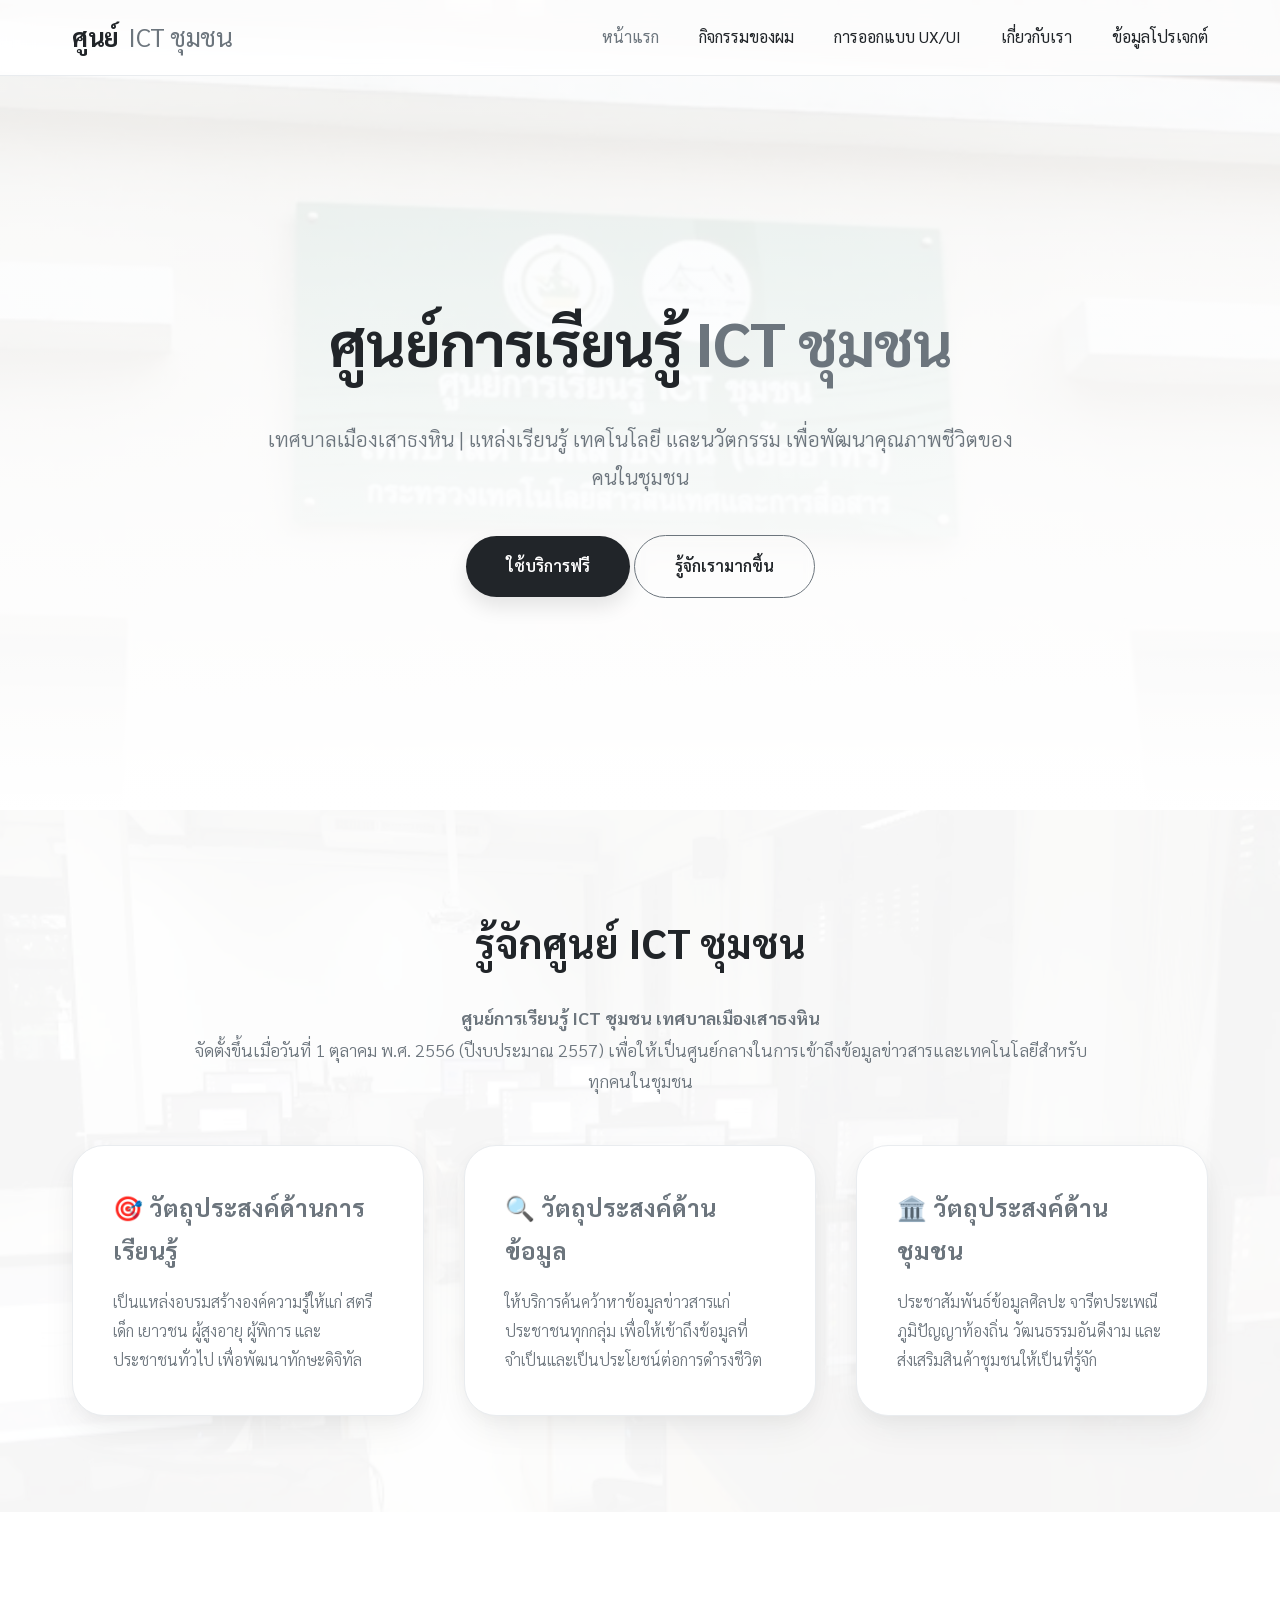
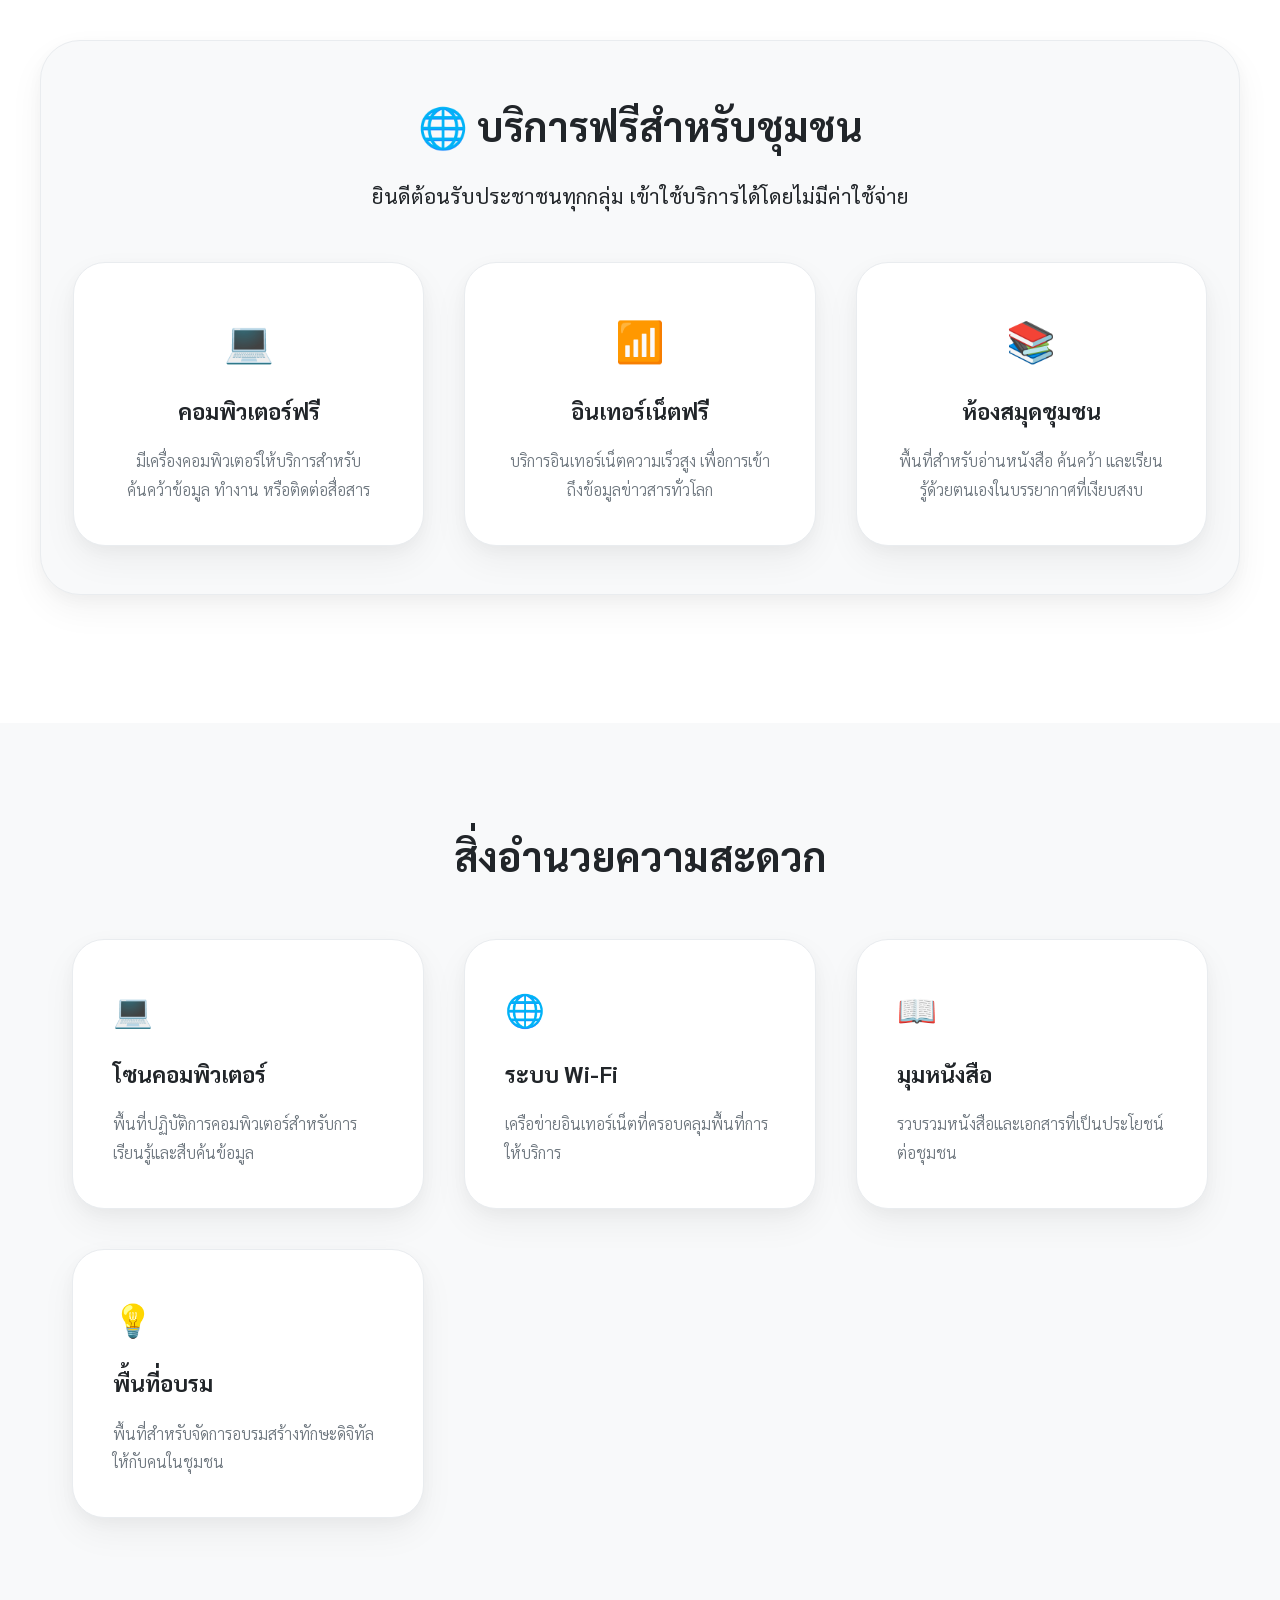
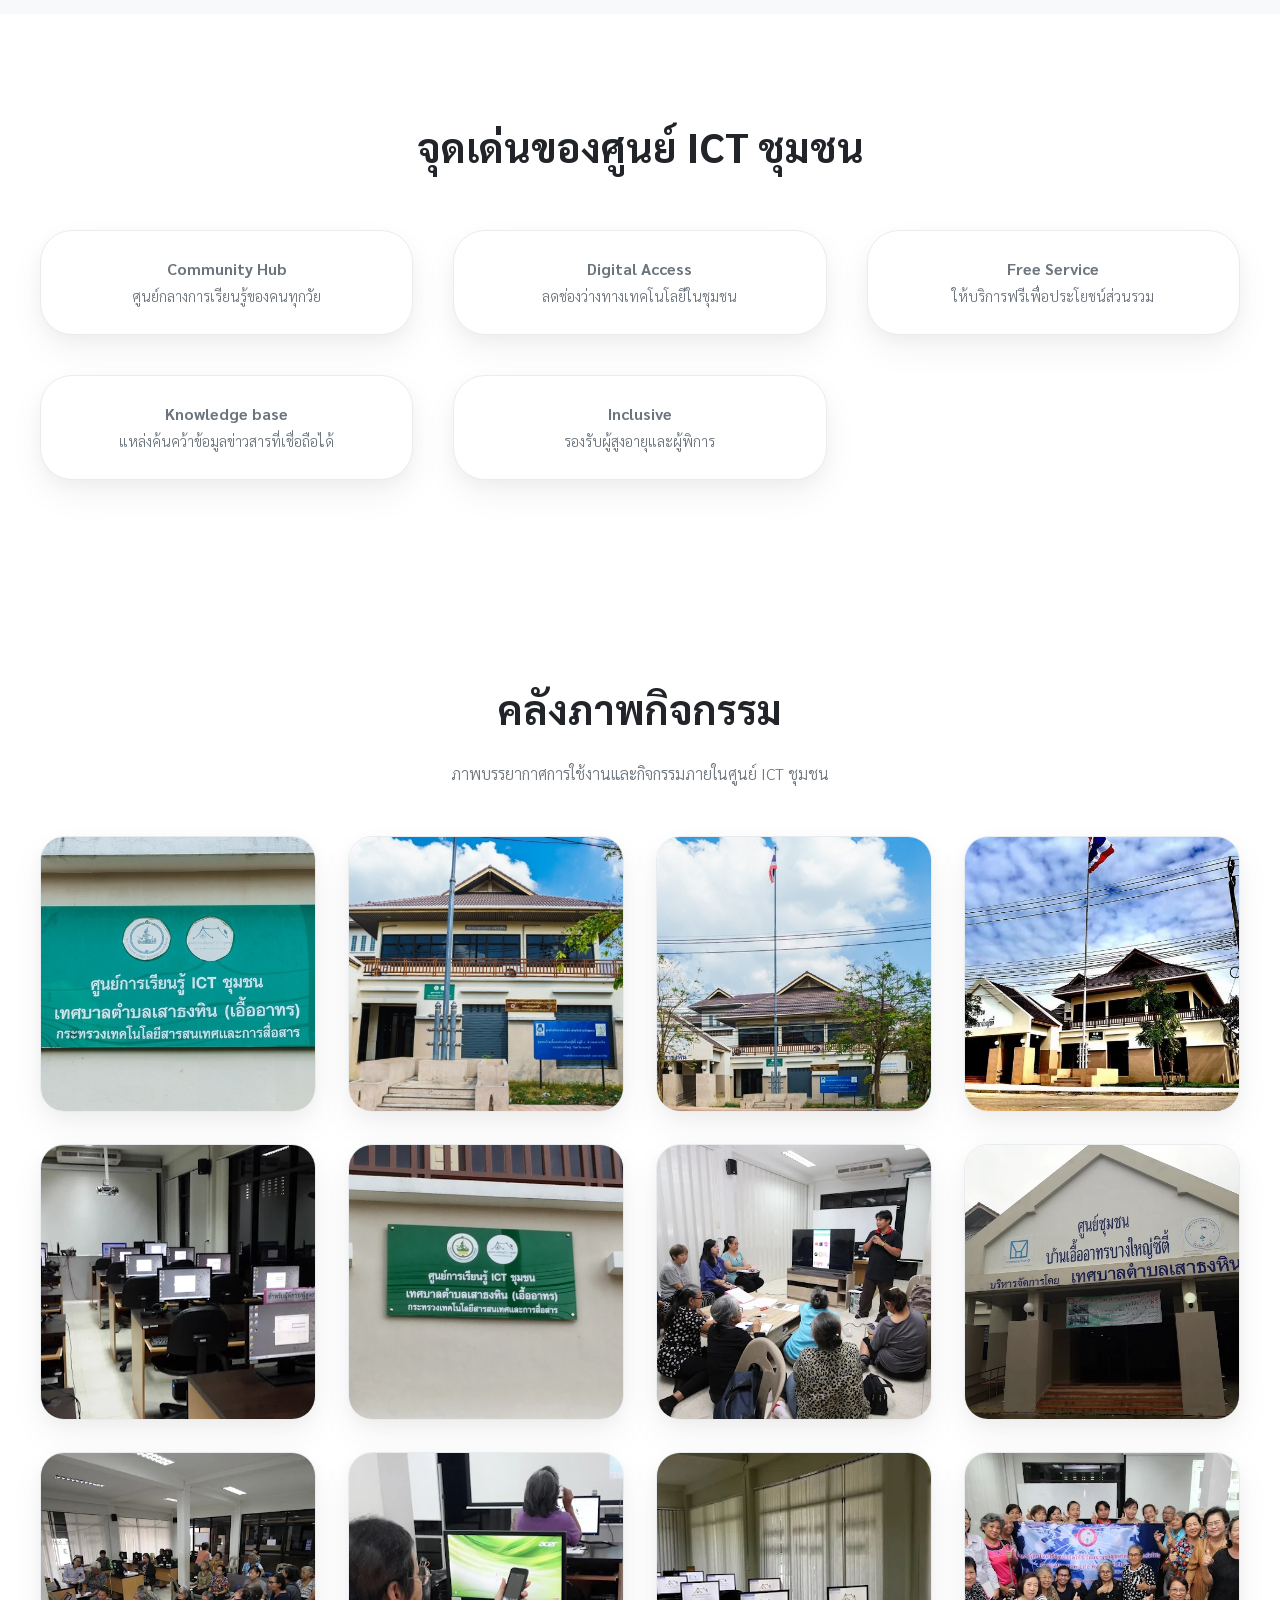
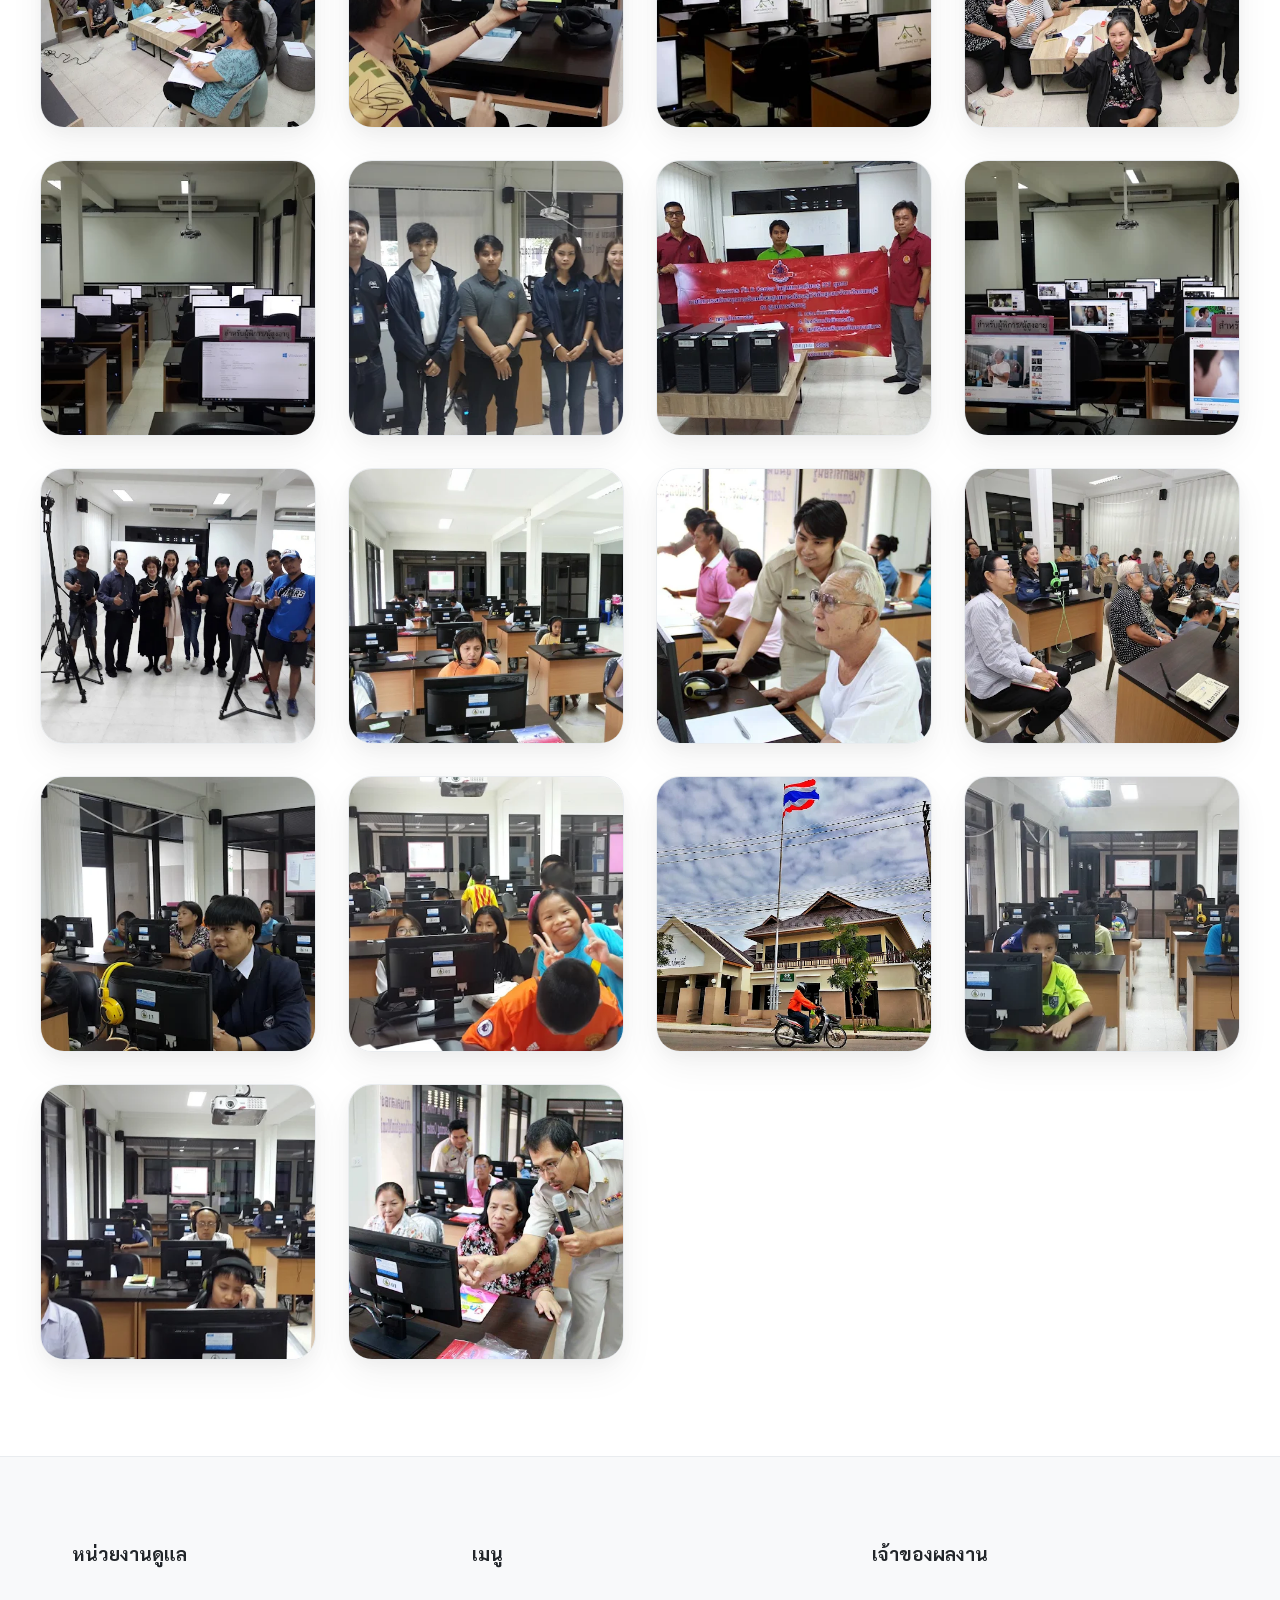
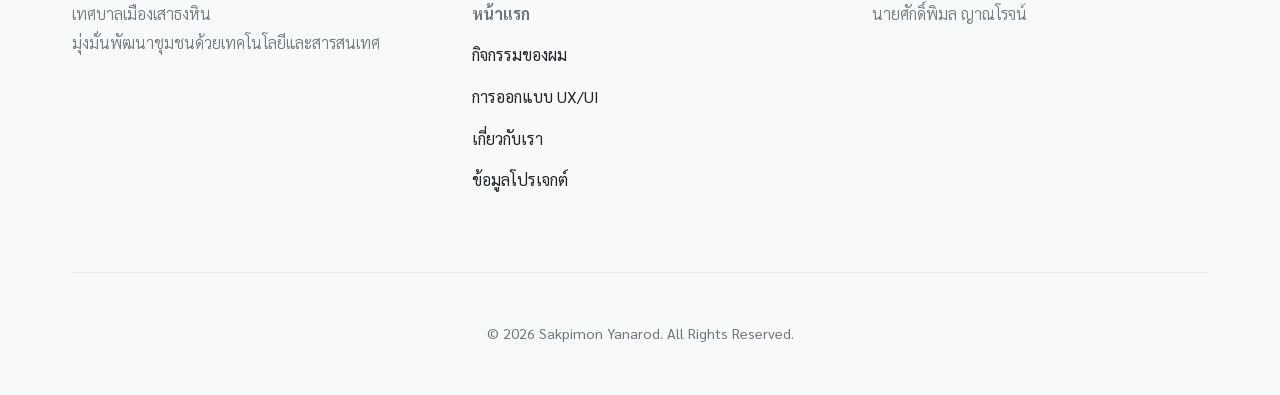
==== index.html @ 93e2e624 "Initial website" ====
<!DOCTYPE html>
<html lang="th">
<head>
    <meta charset="UTF-8">
    <meta name="viewport" content="width=device-width, initial-scale=1.0">
    <title>ศูนย์การเรียนรู้ ICT ชุมชน เทศบาลเมืองเสาธงหิน</title>
    <link rel="preconnect" href="https://fonts.googleapis.com">
    <link rel="preconnect" href="https://fonts.gstatic.com" crossorigin>
    <link href="https://fonts.googleapis.com/css2?family=Sarabun:wght@300;400;700&display=swap" rel="stylesheet">
    <link rel="stylesheet" href="css/style.css">
</head>
<body>
    <nav class="navbar">
        <div class="container nav-container">
            <a href="index.html" class="nav-logo">ศูนย์ <span>ICT ชุมชน</span></a>
            <div class="menu-toggle">☰</div>
            <ul class="nav-menu">
                <li><a href="index.html" class="nav-link accent-color">หน้าแรก</a></li>
                <li><a href="activities.html" class="nav-link">กิจกรรมของผม</a></li>
                <li><a href="design.html" class="nav-link">การออกแบบ UX/UI</a></li>
                <li><a href="about.html" class="nav-link">เกี่ยวกับเรา</a></li>
                <li><a href="readme.html" class="nav-link">ข้อมูลโปรเจกต์</a></li>
            </ul>
        </div>
    </nav>

    <header class="hero">
        <div class="hero-bg">
            <img src="album/unnamed (2).webp" alt="ICT Center">
        </div>
        <div class="hero-overlay"></div>
        <div class="container hero-content">
            <h1>ศูนย์การเรียนรู้ <span class="accent-color">ICT ชุมชน</span></h1>
            <p>เทศบาลเมืองเสาธงหิน | แหล่งเรียนรู้ เทคโนโลยี และนวัตกรรม เพื่อพัฒนาคุณภาพชีวิตของคนในชุมชน</p>
            <div class="hero-btns">
                <a href="#services" class="btn btn-primary">ใช้บริการฟรี</a>
                <a href="#about" class="btn btn-outline">รู้จักเรามากขึ้น</a>
            </div>
        </div>
    </header>

    <section id="about" class="section text-center" style="position: relative; overflow: hidden;">
        <div class="hero-bg">
            <img src="album/unnamed (1).webp" alt="ICT Center Background">
        </div>
        <div class="hero-overlay" style="background: rgba(255,255,255,0.85);"></div>
        <div class="container">
            <h2 class="text-center" style="font-size: 2.5rem; margin-bottom: 1.5rem;">รู้จักศูนย์ ICT ชุมชน</h2>
            <p class="text-muted" style="max-width: 900px; margin: 0 auto 2rem; font-size: 1.1rem;">
                <strong>ศูนย์การเรียนรู้ ICT ชุมชน เทศบาลเมืองเสาธงหิน</strong> <br>
                จัดตั้งขึ้นเมื่อวันที่ 1 ตุลาคม พ.ศ. 2556 (ปีงบประมาณ 2557) เพื่อให้เป็นศูนย์กลางในการเข้าถึงข้อมูลข่าวสารและเทคโนโลยีสำหรับทุกคนในชุมชน
            </p>

            <div class="grid-facilities" style="text-align: left;">
                <div class="facility-card">
                    <div class="accent-color" style="font-size: 1.5rem; margin-bottom: 1rem;">🎯 วัตถุประสงค์ด้านการเรียนรู้</div>
                    <p class="text-muted">เป็นแหล่งอบรมสร้างองค์ความรู้ให้แก่ สตรี เด็ก เยาวชน ผู้สูงอายุ ผู้พิการ และประชาชนทั่วไป เพื่อพัฒนาทักษะดิจิทัล</p>
                </div>
                <div class="facility-card">
                    <div class="accent-color" style="font-size: 1.5rem; margin-bottom: 1rem;">🔍 วัตถุประสงค์ด้านข้อมูล</div>
                    <p class="text-muted">ให้บริการค้นคว้าหาข้อมูลข่าวสารแก่ประชาชนทุกกลุ่ม เพื่อให้เข้าถึงข้อมูลที่จำเป็นและเป็นประโยชน์ต่อการดำรงชีวิต</p>
                </div>
                <div class="facility-card">
                    <div class="accent-color" style="font-size: 1.5rem; margin-bottom: 1rem;">🏛️ วัตถุประสงค์ด้านชุมชน</div>
                    <p class="text-muted">ประชาสัมพันธ์ข้อมูลศิลปะ จารีตประเพณี ภูมิปัญญาท้องถิ่น วัฒนธรรมอันดีงาม และส่งเสริมสินค้าชุมชนให้เป็นที่รู้จัก</p>
                </div>
            </div>
        </div>
    </section>

    <section id="services" class="section container">
        <div class="promo-banner text-center">
            <h2 style="font-size: 2.5rem; margin-bottom: 1rem;">🌐 บริการฟรีสำหรับชุมชน</h2>
            <p style="font-size: 1.3rem; margin-bottom: 2rem;">ยินดีต้อนรับประชาชนทุกกลุ่ม เข้าใช้บริการได้โดยไม่มีค่าใช้จ่าย</p>
            <div class="grid-facilities">
                <div class="facility-card">
                    <div class="accent-color" style="font-size: 2.5rem;">💻</div>
                    <h3>คอมพิวเตอร์ฟรี</h3>
                    <p class="text-muted">มีเครื่องคอมพิวเตอร์ให้บริการสำหรับค้นคว้าข้อมูล ทำงาน หรือติดต่อสื่อสาร</p>
                </div>
                <div class="facility-card">
                    <div class="accent-color" style="font-size: 2.5rem;">📶</div>
                    <h3>อินเทอร์เน็ตฟรี</h3>
                    <p class="text-muted">บริการอินเทอร์เน็ตความเร็วสูง เพื่อการเข้าถึงข้อมูลข่าวสารทั่วโลก</p>
                </div>
                <div class="facility-card">
                    <div class="accent-color" style="font-size: 2.5rem;">📚</div>
                    <h3>ห้องสมุดชุมชน</h3>
                    <p class="text-muted">พื้นที่สำหรับอ่านหนังสือ ค้นคว้า และเรียนรู้ด้วยตนเองในบรรยากาศที่เงียบสงบ</p>
                </div>
            </div>
        </div>
    </section>

    <section id="facilities" class="section" style="background: var(--silver-light);">
        <div class="container">
            <h2 class="text-center" style="font-size: 2.5rem; margin-bottom: 3rem;">สิ่งอำนวยความสะดวก</h2>
            <div class="grid-facilities">
                <div class="facility-card">
                    <div class="accent-color" style="font-size: 2rem;">💻</div>
                    <h3>โซนคอมพิวเตอร์</h3>
                    <p class="text-muted">พื้นที่ปฏิบัติการคอมพิวเตอร์สำหรับการเรียนรู้และสืบค้นข้อมูล</p>
                </div>
                <div class="facility-card">
                    <div class="accent-color" style="font-size: 2rem;">🌐</div>
                    <h3>ระบบ Wi-Fi</h3>
                    <p class="text-muted">เครือข่ายอินเทอร์เน็ตที่ครอบคลุมพื้นที่การให้บริการ</p>
                </div>
                <div class="facility-card">
                    <div class="accent-color" style="font-size: 2rem;">📖</div>
                    <h3>มุมหนังสือ</h3>
                    <p class="text-muted">รวบรวมหนังสือและเอกสารที่เป็นประโยชน์ต่อชุมชน</p>
                </div>
                <div class="facility-card">
                    <div class="accent-color" style="font-size: 2rem;">💡</div>
                    <h3>พื้นที่อบรม</h3>
                    <p class="text-muted">พื้นที่สำหรับจัดการอบรมสร้างทักษะดิจิทัลให้กับคนในชุมชน</p>
                </div>
            </div>
        </div>
    </section>

    <section class="section container text-center">
        <h2 style="font-size: 2.5rem; margin-bottom: 3rem;">จุดเด่นของศูนย์ ICT ชุมชน</h2>
        <div class="grid-facilities">
            <div class="facility-card" style="padding: 1.5rem; text-align: center;">
                <h4 class="accent-color">Community Hub</h4>
                <p class="text-muted" style="font-size: 0.9rem;">ศูนย์กลางการเรียนรู้ของคนทุกวัย</p>
            </div>
            <div class="facility-card" style="padding: 1.5rem; text-align: center;">
                <h4 class="accent-color">Digital Access</h4>
                <p class="text-muted" style="font-size: 0.9rem;">ลดช่องว่างทางเทคโนโลยีในชุมชน</p>
            </div>
            <div class="facility-card" style="padding: 1.5rem; text-align: center;">
                <h4 class="accent-color">Free Service</h4>
                <p class="text-muted" style="font-size: 0.9rem;">ให้บริการฟรีเพื่อประโยชน์ส่วนรวม</p>
            </div>
            <div class="facility-card" style="padding: 1.5rem; text-align: center;">
                <h4 class="accent-color">Knowledge base</h4>
                <p class="text-muted" style="font-size: 0.9rem;">แหล่งค้นคว้าข้อมูลข่าวสารที่เชื่อถือได้</p>
            </div>
            <div class="facility-card" style="padding: 1.5rem; text-align: center;">
                <h4 class="accent-color">Inclusive</h4>
                <p class="text-muted" style="font-size: 0.9rem;">รองรับผู้สูงอายุและผู้พิการ</p>
            </div>
        </div>
    </section>

    <section id="gallery" class="section container text-center">
        <h2 style="font-size: 2.5rem; margin-bottom: 1rem;">คลังภาพกิจกรรม</h2>
        <p class="text-muted">ภาพบรรยากาศการใช้งานและกิจกรรมภายในศูนย์ ICT ชุมชน</p>
        <div class="gallery-grid" id="gallery-list">
            <!-- Images will be rendered here by main.js -->
        </div>
    </section>

    <footer>
        <div class="container">
            <div class="footer-grid">
                <div class="footer-section">
                    <h3>หน่วยงานดูแล</h3>
                    <p class="text-muted">เทศบาลเมืองเสาธงหิน<br>มุ่งมั่นพัฒนาชุมชนด้วยเทคโนโลยีและสารสนเทศ</p>
                </div>
                <div class="footer-section">
                    <h3>เมนู</h3>
                    <ul class="footer-links">
                        <li><a href="index.html" class="accent-color">หน้าแรก</a></li>
                        <li><a href="activities.html">กิจกรรมของผม</a></li>
                        <li><a href="design.html">การออกแบบ UX/UI</a></li>
                        <li><a href="about.html">เกี่ยวกับเรา</a></li>
                        <li><a href="readme.html">ข้อมูลโปรเจกต์</a></li>
                    </ul>
                </div>
                <div class="footer-section">
                    <h3>เจ้าของผลงาน</h3>
                    <p class="text-muted">นายศักดิ์พิมล ญาณโรจน์</p>
                </div>
            </div>
            <div class="footer-bottom">
                © 2026 Sakpimon Yanarod. All Rights Reserved.
            </div>
        </div>
    </footer>

    <script src="js/main.js"></script>
</body>
</html>
---- css/style.css ----
:root {
    --platinum-white: #ffffff;
    --silver-light: #f8f9fa;
    --silver-medium: #e9ecef;
    --silver-dark: #6c757d;
    --text-main: #212529;
    --text-muted: #6c757d;
    --white: #ffffff;
    --transition: all 0.4s cubic-bezier(0.165, 0.84, 0.44, 1);
    --shadow-luxury: 0 15px 35px rgba(0,0,0,0.05), 0 5px 15px rgba(0,0,0,0.03);
    --shadow-hover: 0 20px 40px rgba(0,0,0,0.08);
}

* {
    margin: 0;
    padding: 0;
    box-sizing: border-box;
}

body {
    font-family: 'Sarabun', sans-serif;
    background-color: var(--platinum-white);
    color: var(--text-main);
    line-height: 1.8;
    overflow-x: hidden;
    animation: fadeIn 0.8s ease-out;
}

@keyframes fadeIn {
    from { opacity: 0; transform: translateY(10px); }
    to { opacity: 1; transform: translateY(0); }
}

a {
    text-decoration: none;
    color: inherit;
    transition: var(--transition);
}

ul {
    list-style: none;
}

/* Utility Classes */
.container {
    width: 100%;
    max-width: 1200px;
    margin: 0 auto;
    padding: 0 2rem;
}

.section {
    padding: 6rem 0;
}

.text-center { text-align: center; }
.text-muted { color: var(--text-muted); font-weight: 300; }
.accent-color { color: var(--silver-dark); font-weight: 700; }

/* Navbar */
.navbar {
    position: fixed;
    top: 0;
    width: 100%;
    z-index: 1000;
    background: rgba(255, 255, 255, 0.85);
    backdrop-filter: blur(15px);
    border-bottom: 1px solid var(--silver-medium);
    transition: var(--transition);
}

.nav-container {
    display: flex;
    justify-content: space-between;
    align-items: center;
    height: 75px;
}

.nav-logo {
    font-size: 1.6rem;
    font-weight: 700;
    display: flex;
    align-items: center;
    gap: 0.6rem;
    color: var(--text-main);
    letter-spacing: -0.5px;
}

.nav-logo span {
    color: var(--silver-dark);
    font-weight: 400;
}

.nav-menu {
    display: flex;
    gap: 2.5rem;
}

.nav-link {
    font-size: 1rem;
    font-weight: 400;
}

.nav-link:hover {
    color: var(--silver-dark);
}

.menu-toggle {
    display: none;
    cursor: pointer;
    font-size: 1.6rem;
    color: var(--text-main);
}

/* Hero Section */
.hero {
    height: 90vh;
    display: flex;
    align-items: center;
    justify-content: center;
    text-align: center;
    position: relative;
    overflow: hidden;
    padding-top: 75px;
}

.hero-bg {
    position: absolute;
    inset: 0;
    z-index: -1;
}

.hero-bg img {
    width: 100%;
    height: 100%;
    object-fit: cover;
    opacity: 0.25;
}

.hero-overlay {
    position: absolute;
    inset: 0;
    background: linear-gradient(to bottom, rgba(255,255,255,0.5), rgba(255,255,255,0.8), var(--platinum-white));
    z-index: -1;
}

.hero-content h1 {
    font-size: 3.8rem;
    margin-bottom: 1.5rem;
    color: var(--text-main);
    font-weight: 700;
    letter-spacing: -1px;
}

.hero-content p {
    font-size: 1.3rem;
    color: var(--text-muted);
    max-width: 750px;
    margin: 0 auto 2.5rem;
    font-weight: 300;
}

.btn {
    padding: 1rem 2.5rem;
    border-radius: 50px;
    font-weight: 600;
    cursor: pointer;
    transition: var(--transition);
    display: inline-block;
    font-size: 1rem;
}

.btn-primary {
    background: var(--text-main);
    color: var(--white);
    border: none;
    box-shadow: 0 10px 20px rgba(0,0,0,0.1);
}

.btn-primary:hover {
    background: var(--silver-dark);
    transform: translateY(-3px);
    box-shadow: 0 15px 25px rgba(0,0,0,0.15);
}

.btn-outline {
    border: 1px solid var(--silver-dark);
    color: var(--text-main);
    background: transparent;
    backdrop-filter: blur(5px);
}

.btn-outline:hover {
    background: var(--silver-light);
    transform: translateY(-3px);
}

/* Promotion Section */
.promo-banner {
    background: var(--silver-light);
    border: 1px solid var(--silver-medium);
    padding: 3rem 2rem;
    border-radius: 2.5rem;
    margin: 2rem 0;
    box-shadow: var(--shadow-luxury);
}

/* Facilities Cards */
.grid-facilities {
    display: grid;
    grid-template-columns: repeat(auto-fit, minmax(300px, 1fr));
    gap: 2.5rem;
    margin-top: 3rem;
}

.facility-card {
    background: var(--white);
    padding: 2.5rem;
    border-radius: 2rem;
    border: 1px solid var(--silver-medium);
    transition: var(--transition);
    box-shadow: var(--shadow-luxury);
}

.facility-card:hover {
    border-color: var(--silver-dark);
    transform: translateY(-12px);
    box-shadow: var(--shadow-hover);
}

.facility-card h3 {
    margin: 1rem 0;
    font-size: 1.4rem;
    font-weight: 700;
}

/* Gallery Section */
.gallery-grid {
    display: grid;
    grid-template-columns: repeat(4, 1fr);
    gap: 2rem;
    margin-top: 3rem;
}

.gallery-item {
    position: relative;
    overflow: hidden;
    border-radius: 1.5rem;
    aspect-ratio: 1/1;
    border: 1px solid var(--silver-medium);
    box-shadow: var(--shadow-luxury);
}

.gallery-item img {
    width: 100%;
    height: 100%;
    object-fit: cover;
    transition: var(--transition);
}

.gallery-item:hover img {
    transform: scale(1.1);
}

/* Activities Section */
.activity-row {
    display: flex;
    align-items: center;
    gap: 5rem;
    margin-bottom: 7rem;
}

.activity-row.reverse {
    flex-direction: row-reverse;
}

.activity-image {
    flex: 1;
    position: relative;
}

.activity-image img {
    width: 100%;
    aspect-ratio: 16/9;
    object-fit: cover;
    border-radius: 2rem;
    box-shadow: 0 25px 50px rgba(0,0,0,0.1);
    transition: var(--transition);
}

.activity-image img:hover {
    transform: scale(1.03);
}

.activity-content {
    flex: 1;
}

.activity-number {
    display: inline-block;
    padding: 0.3rem 1rem;
    background: var(--silver-dark);
    color: var(--white);
    border-radius: 20px;
    font-size: 0.8rem;
    font-weight: 700;
    margin-bottom: 1.2rem;
}

.activity-title {
    font-size: 2.2rem;
    margin-bottom: 0.7rem;
    font-weight: 700;
}

.activity-topic {
    color: var(--silver-dark);
    font-size: 1.3rem;
    margin-bottom: 1.2rem;
    font-weight: 400;
}

.activity-meta {
    display: flex;
    gap: 2rem;
    color: var(--text-muted);
    font-size: 1rem;
    margin-bottom: 1.8rem;
}

.learning-box {
    background: var(--silver-light);
    padding: 1.8rem;
    border-left: 5px solid var(--silver-dark);
    border-radius: 0 1.5rem 1.5rem 0;
    margin-top: 2.5rem;
}

/* About Page */
.profile-container {
    display: flex;
    flex-direction: column;
    align-items: center;
    gap: 4rem;
    text-align: center;
}

.profile-img-wrapper {
    position: relative;
    width: 280px;
    height: 280px;
}

.profile-img-bg {
    position: absolute;
    inset: 0;
    background: var(--silver-dark);
    opacity: 0.15;
    border-radius: 3rem;
    transform: rotate(6deg);
}

.profile-img {
    position: relative;
    width: 100%;
    height: 100%;
    object-fit: cover;
    border-radius: 3rem;
    border: 6px solid var(--white);
    box-shadow: var(--shadow-luxury);
    z-index: 1;
}

/* Footer */
footer {
    background: var(--silver-light);
    border-top: 1px solid var(--silver-medium);
    padding: 5rem 0 3rem;
    color: var(--text-main);
}

.footer-grid {
    display: grid;
    grid-template-columns: repeat(auto-fit, minmax(280px, 1fr));
    gap: 4rem;
    margin-bottom: 4rem;
}

.footer-section h3 {
    margin-bottom: 1.8rem;
    color: var(--text-main);
    font-weight: 700;
}

.footer-links li {
    margin-bottom: 0.8rem;
}

.footer-bottom {
    text-align: center;
    padding-top: 3rem;
    border-top: 1px solid var(--silver-medium);
    color: var(--text-muted);
    font-size: 0.9rem;
}

/* Tooltip / Popover System */
.tooltip-trigger {
    position: relative;
    cursor: help;
    border-bottom: 2px dotted var(--silver-dark);
    padding: 0 2px;
}

.tooltip-content {
    position: absolute;
    bottom: 125%;
    left: 50%;
    transform: translateX(-50%) translateY(10px);
    width: 320px;
    padding: 1.5rem;
    background: rgba(255, 255, 255, 0.95);
    backdrop-filter: blur(15px);
    border: 1px solid var(--silver-medium);
    border-radius: 1.5rem;
    box-shadow: var(--shadow-hover);
    color: var(--text-main);
    font-size: 0.9rem;
    font-weight: 400;
    text-align: center;
    opacity: 0;
    visibility: hidden;
    transition: var(--transition);
    z-index: 100;
    pointer-events: none;
}

.tooltip-content::after {
    content: '';
    position: absolute;
    top: 100%;
    left: 50%;
    transform: translateX(-50%);
    border-width: 8px;
    border-style: solid;
    border-color: var(--silver-medium) transparent transparent transparent;
}

.tooltip-trigger:hover .tooltip-content {
    opacity: 1;
    visibility: visible;
    transform: translateX(-50%) translateY(0);
}

/* Visual Preview Area */
.tooltip-visual {
    display: flex;
    justify-content: center;
    align-items: center;
    margin-bottom: 1rem;
    padding: 1rem;
    background: var(--silver-light);
    border-radius: 1rem;
    border: 1px solid var(--silver-medium);
    min-height: 80px;
}

/* Mini Visual Elements */
.mini-header { font-weight: 700; font-size: 1.2rem; display: block; }
.mini-text { font-weight: 300; font-size: 0.7rem; display: block; color: var(--text-muted); }

.color-palette { display: flex; gap: 5px; justify-content: center; }
.color-dot { width: 20px; height: 20px; border-radius: 50%; border: 1px solid var(--silver-medium); }

.consistency-box {
    width: 40px; height: 40px;
    background: var(--silver-dark);
    border-radius: 1rem;
    display: inline-block;
    margin: 0 5px;
}

.resp-icon {
    width: 60px; height: 30px;
    border: 2px solid var(--text-main);
    border-radius: 3px;
    position: relative;
    display: inline-block;
}
.resp-icon::after {
    content: ''; position: absolute; top: 2px; left: 2px; right: 2px; bottom: 2px;
    background: var(--silver-dark); opacity: 0.3;
}

.mini-btn {
    padding: 5px 15px;
    background: var(--text-main);
    color: white;
    border-radius: 20px;
    font-size: 0.7rem;
    transition: var(--transition);
}
.tooltip-trigger:hover .mini-btn {
    background: var(--silver-dark);
    transform: translateY(-2px);
}

.glass-preview {
    width: 100px; height: 50px;
    background: rgba(255,255,255,0.4);
    backdrop-filter: blur(5px);
    border: 1px solid white;
    border-radius: 10px;
    display: flex; align-items: center; justify-content: center;
    font-size: 0.6rem;
    background-image: linear-gradient(45deg, #eee 25%, transparent 25%, transparent 75%, #eee 75%, #eee),
                      linear-gradient(45deg, #eee 25%, transparent 25%, transparent 75%, #eee 75%, #eee);
    background-size: 10px 10px;
    background-position: 0 0, 5px 5px;
}

/* --- Comprehensive Responsive Overhaul --- */
@media (max-width: 1024px) {
    .gallery-grid {
        grid-template-columns: repeat(3, 1fr);
    }
}

@media (max-width: 768px) {
    body {
        overflow-x: hidden;
    }

    .container {
        padding: 0 1.5rem;
    }

    .section {
        padding: 3rem 0;
    }

    .nav-menu {
        display: none;
        position: absolute;
        top: 75px;
        left: 0;
        width: 100%;
        background: rgba(255, 255, 255, 0.98);
        flex-direction: column;
        padding: 2rem 1.5rem;
        text-align: center;
        border-bottom: 1px solid var(--silver-medium);
        box-shadow: 0 15px 30px rgba(0,0,0,0.05);
        gap: 1.5rem;
    }

    .nav-menu.active {
        display: flex;
    }

    .menu-toggle {
        display: block;
    }

    .hero {
        height: auto;
        padding: 100px 0 4rem;
    }

    .hero-content h1 {
        font-size: 2rem;
        line-height: 1.2;
    }

    .hero-content p {
        font-size: 1rem;
        padding: 0 1rem;
    }

    .promo-banner {
        padding: 2rem 1.5rem;
        border-radius: 1.5rem;
    }

    .promo-banner h2 {
        font-size: 1.6rem !important;
    }

    .gallery-grid {
        grid-template-columns: repeat(2, 1fr);
        gap: 1rem;
    }

    .grid-facilities {
        grid-template-columns: 1fr !important;
        gap: 1.5rem;
    }

    .facility-card {
        padding: 1.5rem;
        border-radius: 1.2rem;
        width: 100%;
    }

    .activity-row, .activity-row.reverse {
        flex-direction: column;
        gap: 2rem;
        text-align: center;
        margin-bottom: 3rem;
    }

    .activity-image img {
        width: 100%;
        height: auto;
        aspect-ratio: 4/3;
    }

    .activity-meta {
        justify-content: center;
        flex-wrap: wrap;
        gap: 0.8rem;
    }

    .activity-title {
        font-size: 1.6rem;
    }

    .profile-img-wrapper {
        width: 180px;
        height: 180px;
    }

    .tooltip-trigger {
        display: inline-block;
        position: relative;
    }

    .tooltip-content {
        width: 260px;
        max-width: 80vw;
        left: 0 !important;
        right: auto !important;
        bottom: 125%;
        transform: translateY(10px) !important;
        transform-origin: left top;
    }

    .tooltip-trigger:hover .tooltip-content {
        transform: translateY(0) !important;
    }
}
}

@media (max-width: 480px) {
    .container {
        padding: 0 1rem;
    }

    .hero-content h1 {
        font-size: 1.8rem;
    }

    .gallery-grid {
        grid-template-columns: 1fr;
    }

    .footer-grid {
        text-align: center;
        gap: 2rem;
    }

    .nav-logo {
        font-size: 1.3rem;
    }
}
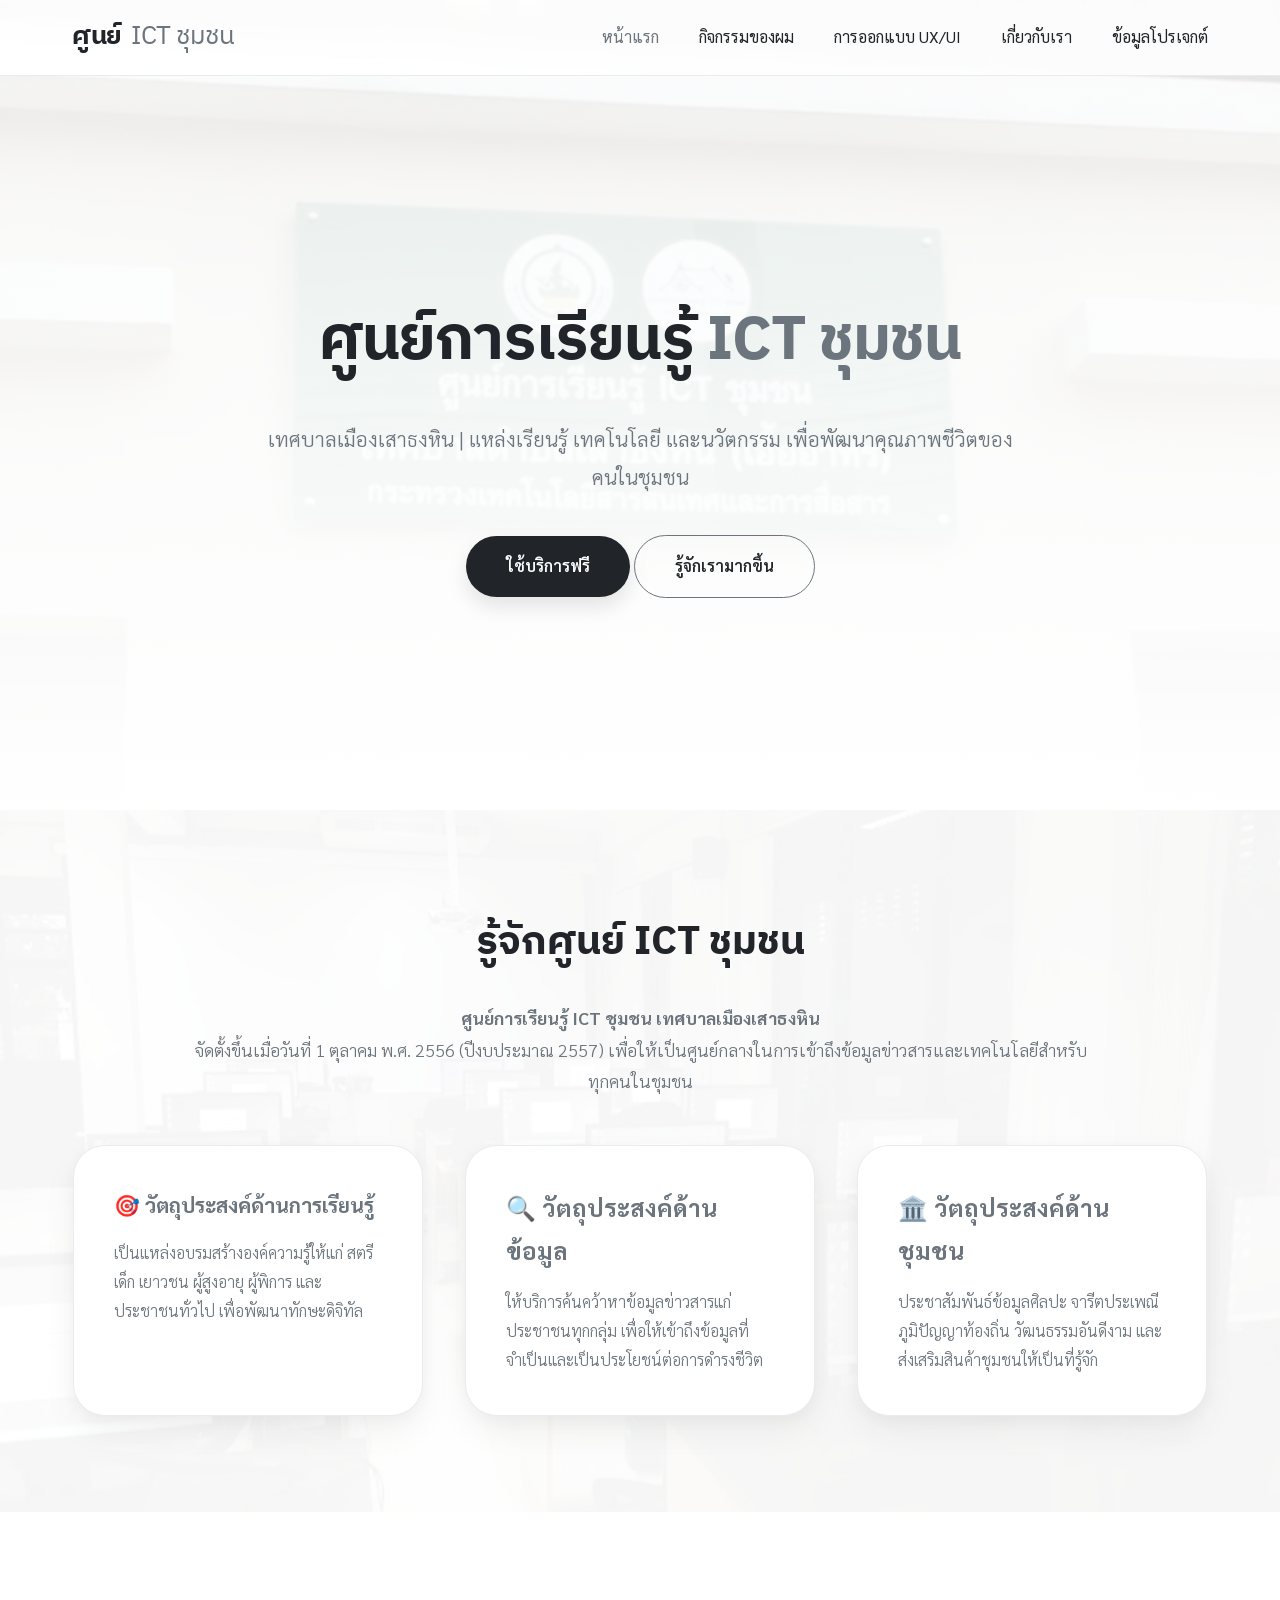
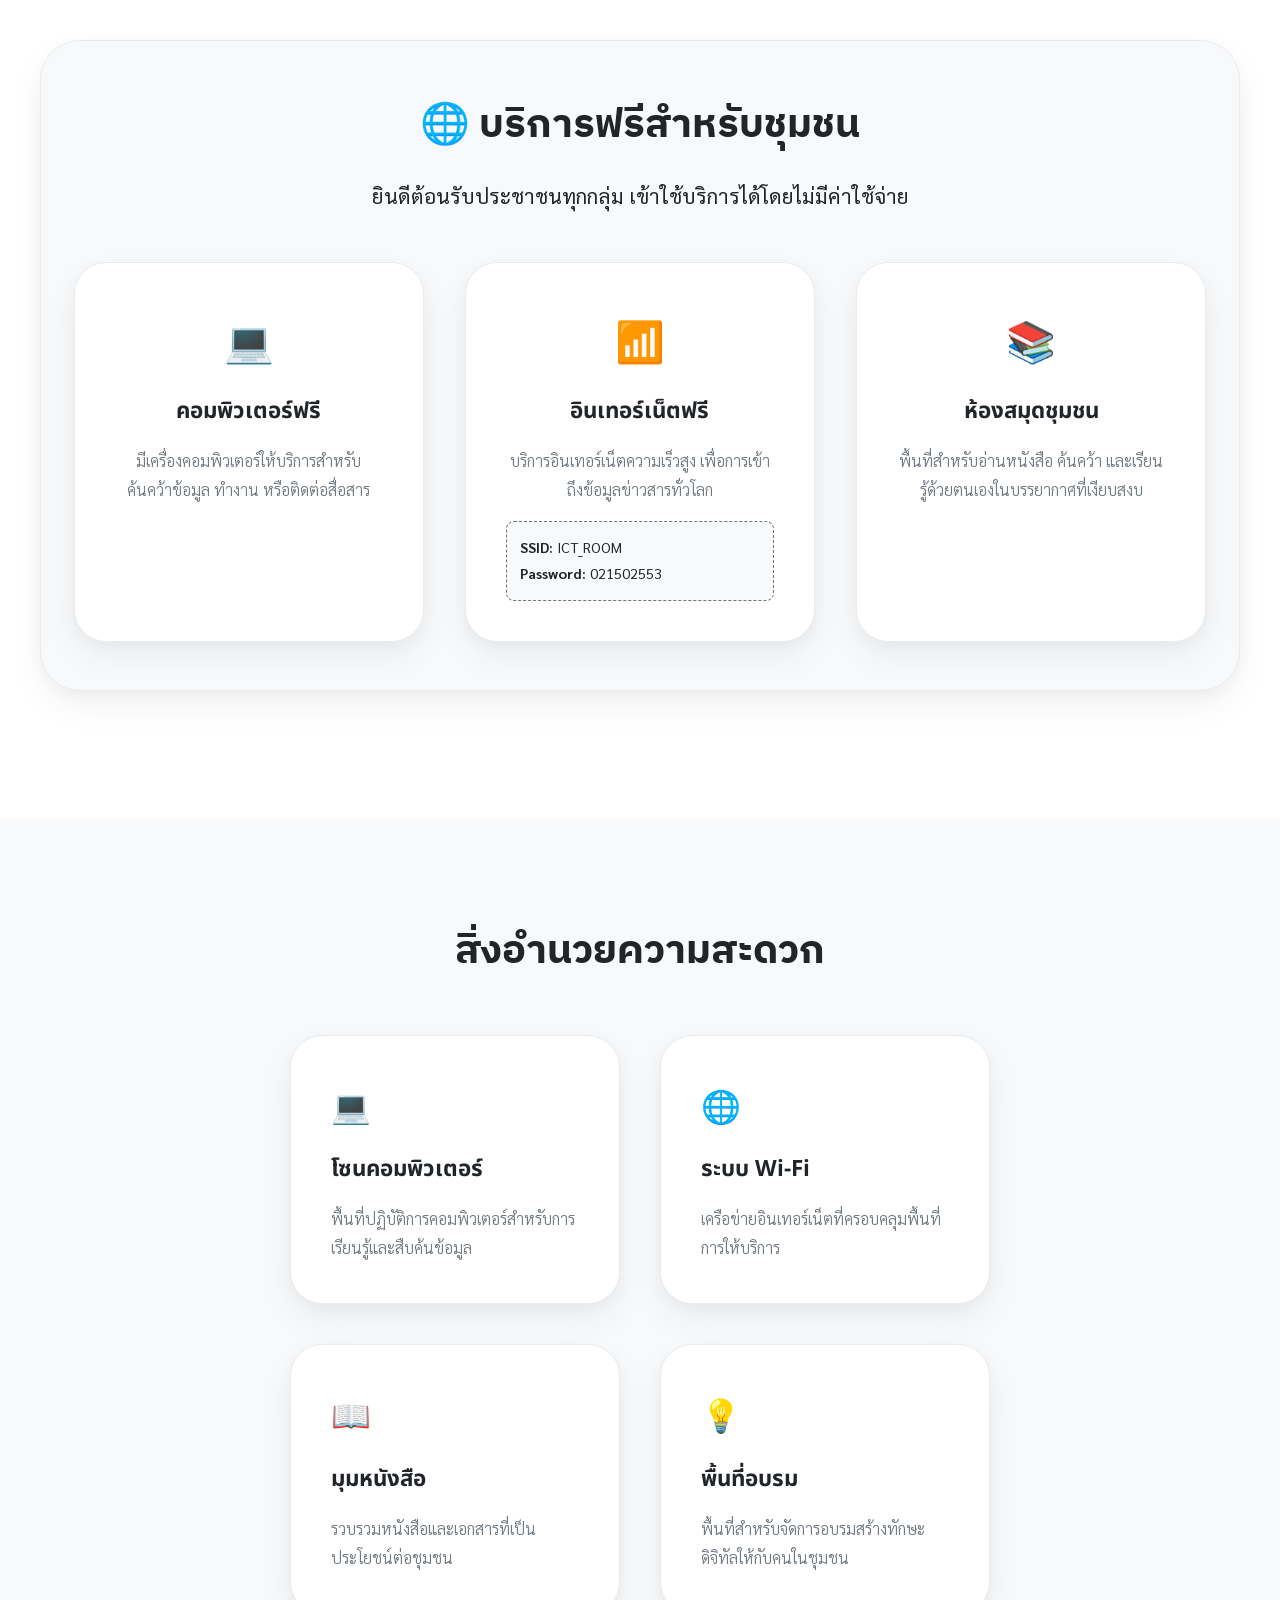
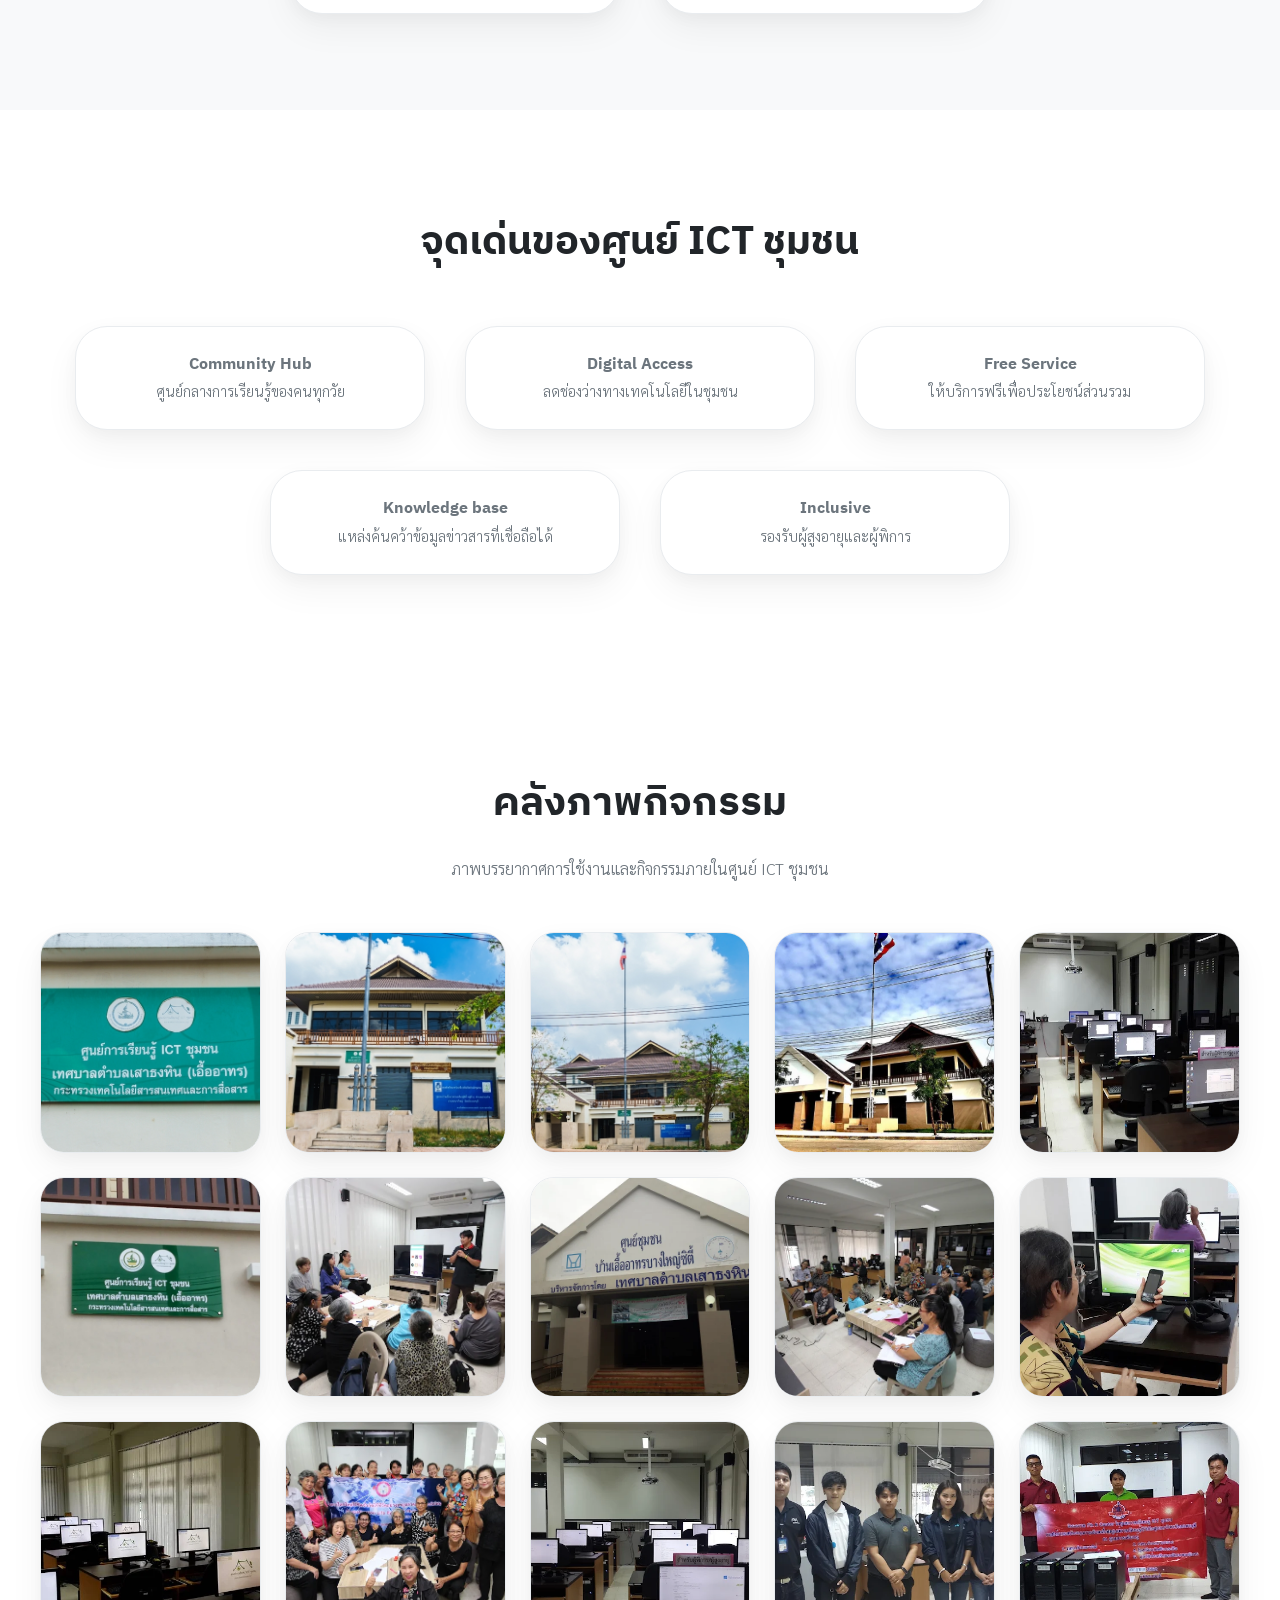
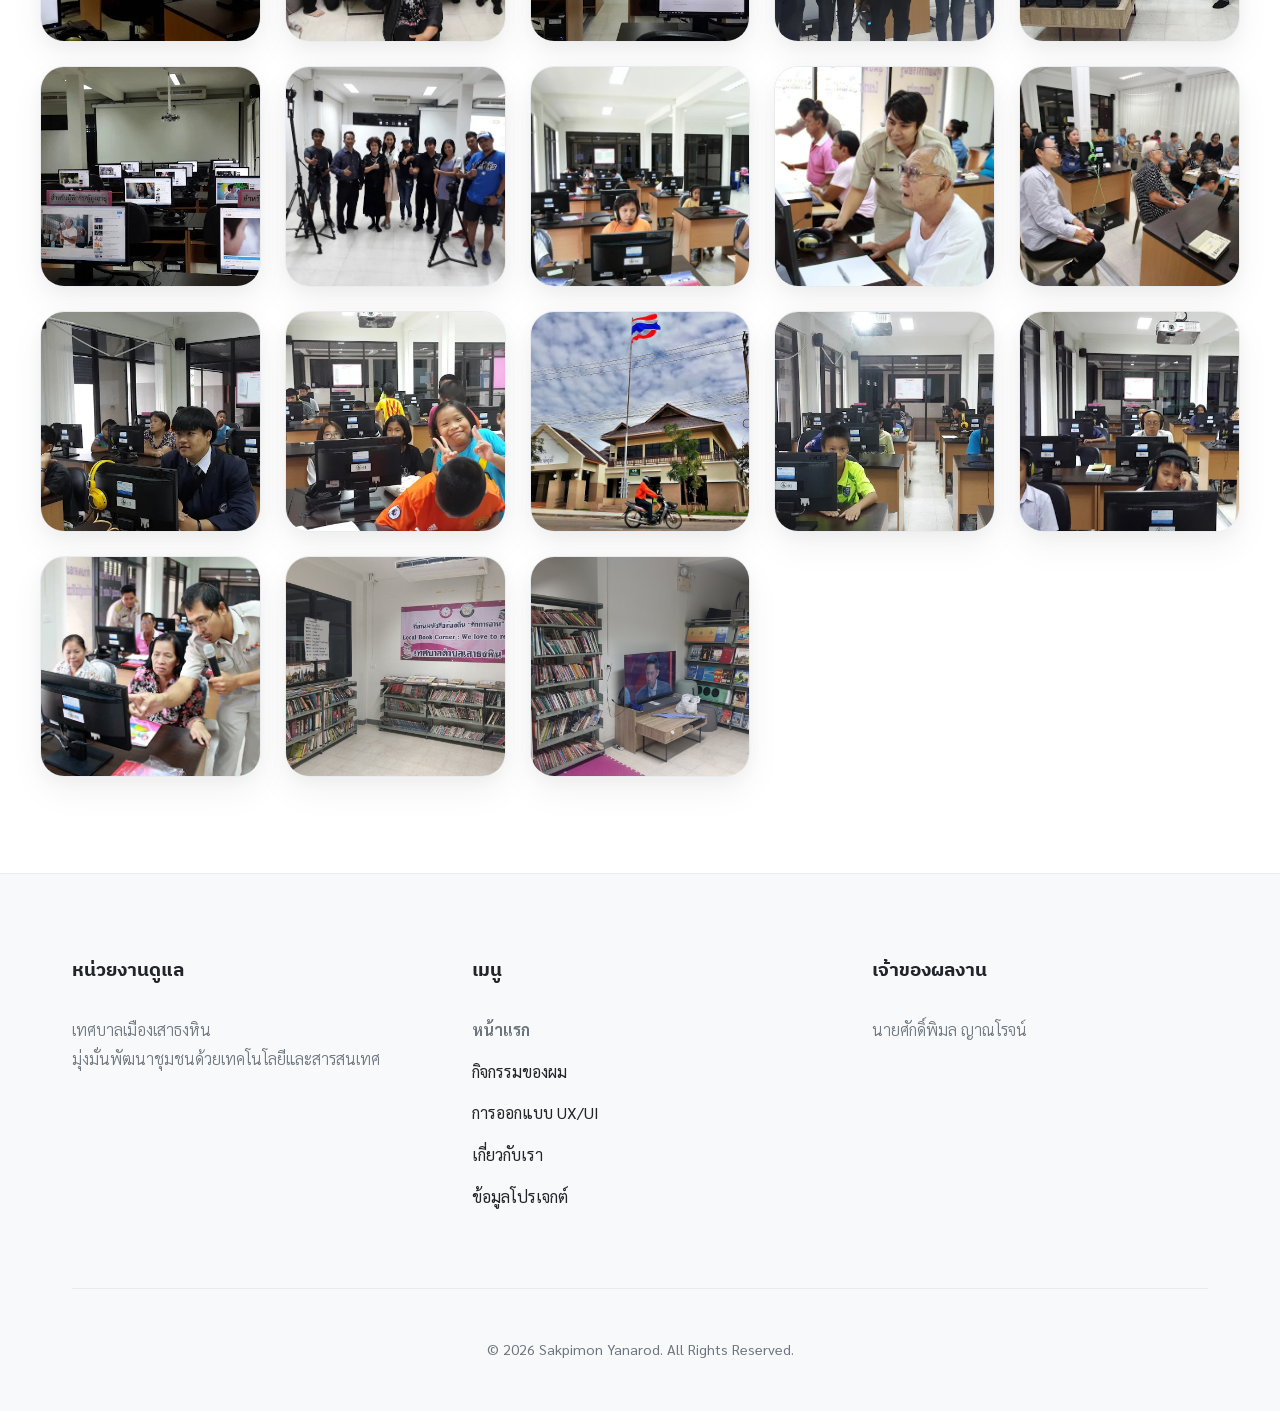
==== commit 29ecabd7: "Update Website 1.0" ====
--- a/index.html
+++ b/index.html
@@ -6,7 +6,7 @@
     <title>ศูนย์การเรียนรู้ ICT ชุมชน เทศบาลเมืองเสาธงหิน</title>
     <link rel="preconnect" href="https://fonts.googleapis.com">
     <link rel="preconnect" href="https://fonts.gstatic.com" crossorigin>
-    <link href="https://fonts.googleapis.com/css2?family=Sarabun:wght@300;400;700&display=swap" rel="stylesheet">
+    <link href="https://fonts.googleapis.com/css2?family=IBM+Plex+Sans+Thai:wght@400;600;700&family=Noto+Sans+Thai:wght@400;600;700&family=Sarabun:wght@300;400;700&display=swap" rel="stylesheet">
     <link rel="stylesheet" href="css/style.css">
 </head>
 <body>
@@ -53,7 +53,7 @@
 
             <div class="grid-facilities" style="text-align: left;">
                 <div class="facility-card">
-                    <div class="accent-color" style="font-size: 1.5rem; margin-bottom: 1rem;">🎯 วัตถุประสงค์ด้านการเรียนรู้</div>
+                    <div class="accent-color" style="font-size: 1.3rem; margin-bottom: 1rem;">🎯 วัตถุประสงค์ด้านการเรียนรู้</div>
                     <p class="text-muted">เป็นแหล่งอบรมสร้างองค์ความรู้ให้แก่ สตรี เด็ก เยาวชน ผู้สูงอายุ ผู้พิการ และประชาชนทั่วไป เพื่อพัฒนาทักษะดิจิทัล</p>
                 </div>
                 <div class="facility-card">
@@ -82,6 +82,10 @@
                     <div class="accent-color" style="font-size: 2.5rem;">📶</div>
                     <h3>อินเทอร์เน็ตฟรี</h3>
                     <p class="text-muted">บริการอินเทอร์เน็ตความเร็วสูง เพื่อการเข้าถึงข้อมูลข่าวสารทั่วโลก</p>
+                    <div style="margin-top: 1rem; padding: 0.8rem; background: var(--silver-light); border-radius: 0.5rem; border: 1px dashed var(--silver-dark); font-size: 0.9rem; text-align: left;">
+                        <strong>SSID:</strong> ICT_ROOM <br>
+                        <strong>Password:</strong> 021502553
+                    </div>
                 </div>
                 <div class="facility-card">
                     <div class="accent-color" style="font-size: 2.5rem;">📚</div>
@@ -95,7 +99,7 @@
     <section id="facilities" class="section" style="background: var(--silver-light);">
         <div class="container">
             <h2 class="text-center" style="font-size: 2.5rem; margin-bottom: 3rem;">สิ่งอำนวยความสะดวก</h2>
-            <div class="grid-facilities">
+            <div class="grid-facilities-2x2">
                 <div class="facility-card">
                     <div class="accent-color" style="font-size: 2rem;">💻</div>
                     <h3>โซนคอมพิวเตอร์</h3>
@@ -122,7 +126,7 @@
 
     <section class="section container text-center">
         <h2 style="font-size: 2.5rem; margin-bottom: 3rem;">จุดเด่นของศูนย์ ICT ชุมชน</h2>
-        <div class="grid-facilities">
+        <div class="grid-facilities-centered">
             <div class="facility-card" style="padding: 1.5rem; text-align: center;">
                 <h4 class="accent-color">Community Hub</h4>
                 <p class="text-muted" style="font-size: 0.9rem;">ศูนย์กลางการเรียนรู้ของคนทุกวัย</p>
@@ -153,6 +157,12 @@
             <!-- Images will be rendered here by main.js -->
         </div>
     </section>
+
+    <!-- Lightbox Modal -->
+    <div class="lightbox" id="lightbox">
+        <span class="lightbox-close">&times;</span>
+        <img src="" alt="Full size gallery image" id="lightbox-img">
+    </div>
 
     <footer>
         <div class="container">
--- a/css/style.css
+++ b/css/style.css
@@ -1,3 +1,5 @@
+@import url('https://fonts.googleapis.com/css2?family=IBM+Plex+Sans+Thai:wght@400;600;700&family=Noto+Sans+Thai:wght@400;600;700&family=Sarabun:wght@300;400;700&display=swap');
+
 :root {
     --platinum-white: #ffffff;
     --silver-light: #f8f9fa;
@@ -17,6 +19,14 @@
     box-sizing: border-box;
 }
 
+h1, h2, h3, h4, .nav-logo {
+    font-family: 'IBM Plex Sans Thai', sans-serif;
+}
+
+h5, h6, .facility-card h3, .activity-title, .activity-topic {
+    font-family: 'Noto Sans Thai', sans-serif;
+}
+
 body {
     font-family: 'Sarabun', sans-serif;
     background-color: var(--platinum-white);
@@ -206,11 +216,31 @@
 }
 
 /* Facilities Cards */
-.grid-facilities {
+.grid-facilities, .grid-facilities-2x2 {
     display: grid;
-    grid-template-columns: repeat(auto-fit, minmax(300px, 1fr));
     gap: 2.5rem;
     margin-top: 3rem;
+    justify-content: center;
+    justify-items: center;
+}
+
+.grid-facilities {
+    grid-template-columns: repeat(auto-fit, minmax(300px, 1fr));
+}
+
+.grid-facilities-2x2 {
+    grid-template-columns: repeat(2, 1fr);
+    max-width: 700px;
+    margin-left: auto;
+    margin-right: auto;
+}
+
+.grid-facilities-centered {
+    display: flex;
+    flex-wrap: wrap;
+    gap: 2.5rem;
+    margin-top: 3rem;
+    justify-content: center;
 }
 
 .facility-card {
@@ -220,6 +250,8 @@
     border: 1px solid var(--silver-medium);
     transition: var(--transition);
     box-shadow: var(--shadow-luxury);
+    width: 100%;
+    max-width: 350px;
 }
 
 .facility-card:hover {
@@ -234,11 +266,18 @@
     font-weight: 700;
 }
 
+
+.facility-card h3 {
+    margin: 1rem 0;
+    font-size: 1.4rem;
+    font-weight: 700;
+}
+
 /* Gallery Section */
 .gallery-grid {
     display: grid;
-    grid-template-columns: repeat(4, 1fr);
-    gap: 2rem;
+    grid-template-columns: repeat(5, 1fr);
+    gap: 1.5rem;
     margin-top: 3rem;
 }
 
@@ -249,6 +288,7 @@
     aspect-ratio: 1/1;
     border: 1px solid var(--silver-medium);
     box-shadow: var(--shadow-luxury);
+    cursor: pointer;
 }
 
 .gallery-item img {
@@ -260,6 +300,48 @@
 
 .gallery-item:hover img {
     transform: scale(1.1);
+}
+
+/* Lightbox Modal */
+.lightbox {
+    position: fixed;
+    inset: 0;
+    background: rgba(0, 0, 0, 0.9);
+    display: none;
+    justify-content: center;
+    align-items: center;
+    z-index: 2000;
+    backdrop-filter: blur(10px);
+    padding: 2rem;
+    cursor: zoom-out;
+}
+
+.lightbox img {
+    max-width: 90%;
+    max-height: 90vh;
+    border-radius: 1rem;
+    box-shadow: 0 0 50px rgba(0,0,0,0.5);
+    animation: zoomIn 0.3s ease-out;
+}
+
+.lightbox-close {
+    position: absolute;
+    top: 2rem;
+    right: 2rem;
+    color: white;
+    font-size: 3rem;
+    cursor: pointer;
+    font-weight: 300;
+    transition: var(--transition);
+}
+
+.lightbox-close:hover {
+    transform: scale(1.2);
+}
+
+@keyframes zoomIn {
+    from { transform: scale(0.8); opacity: 0; }
+    to { transform: scale(1); opacity: 1; }
 }
 
 /* Activities Section */
@@ -564,12 +646,13 @@
 
     .hero {
         height: auto;
-        padding: 100px 0 4rem;
+        padding: 150px 0 4rem;
     }
 
     .hero-content h1 {
         font-size: 2rem;
         line-height: 1.2;
+        margin-top: 2rem;
     }
 
     .hero-content p {
@@ -591,7 +674,7 @@
         gap: 1rem;
     }
 
-    .grid-facilities {
+    .grid-facilities, .grid-facilities-2x2 {
         grid-template-columns: 1fr !important;
         gap: 1.5rem;
     }
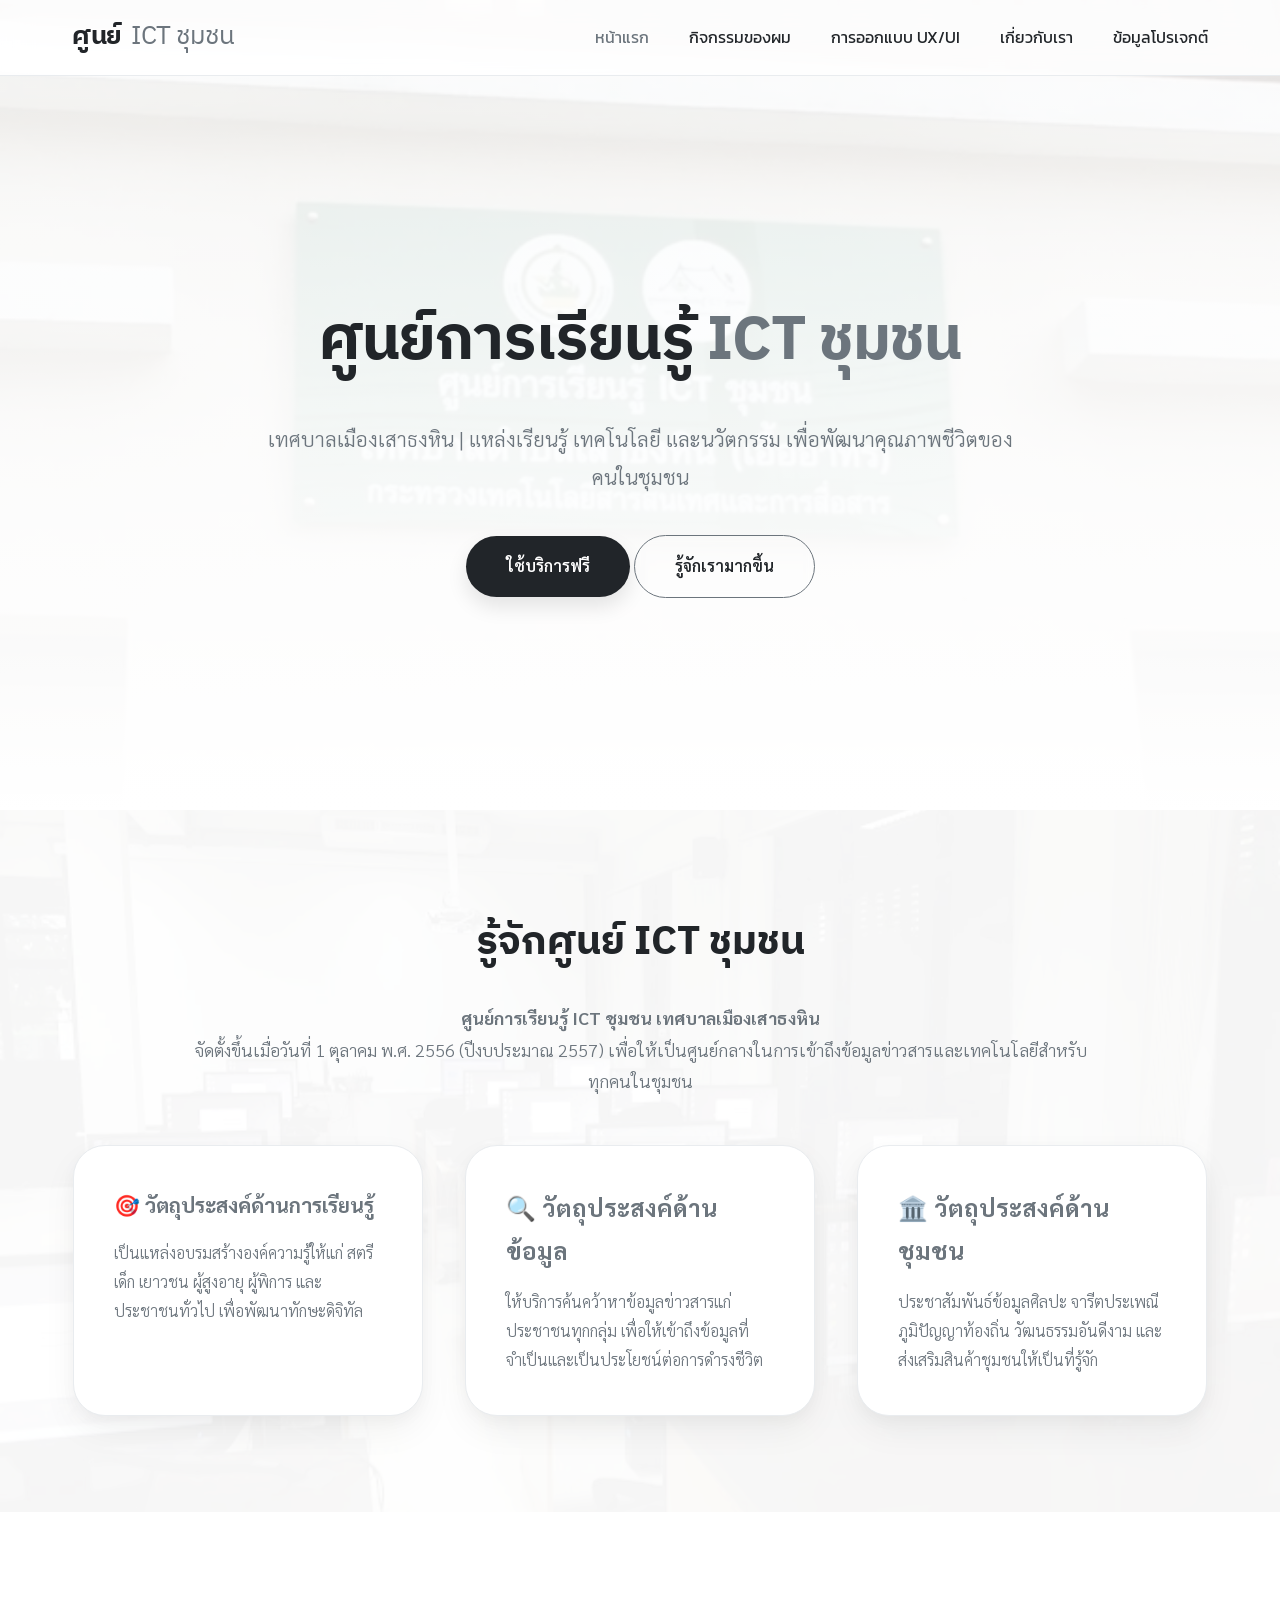
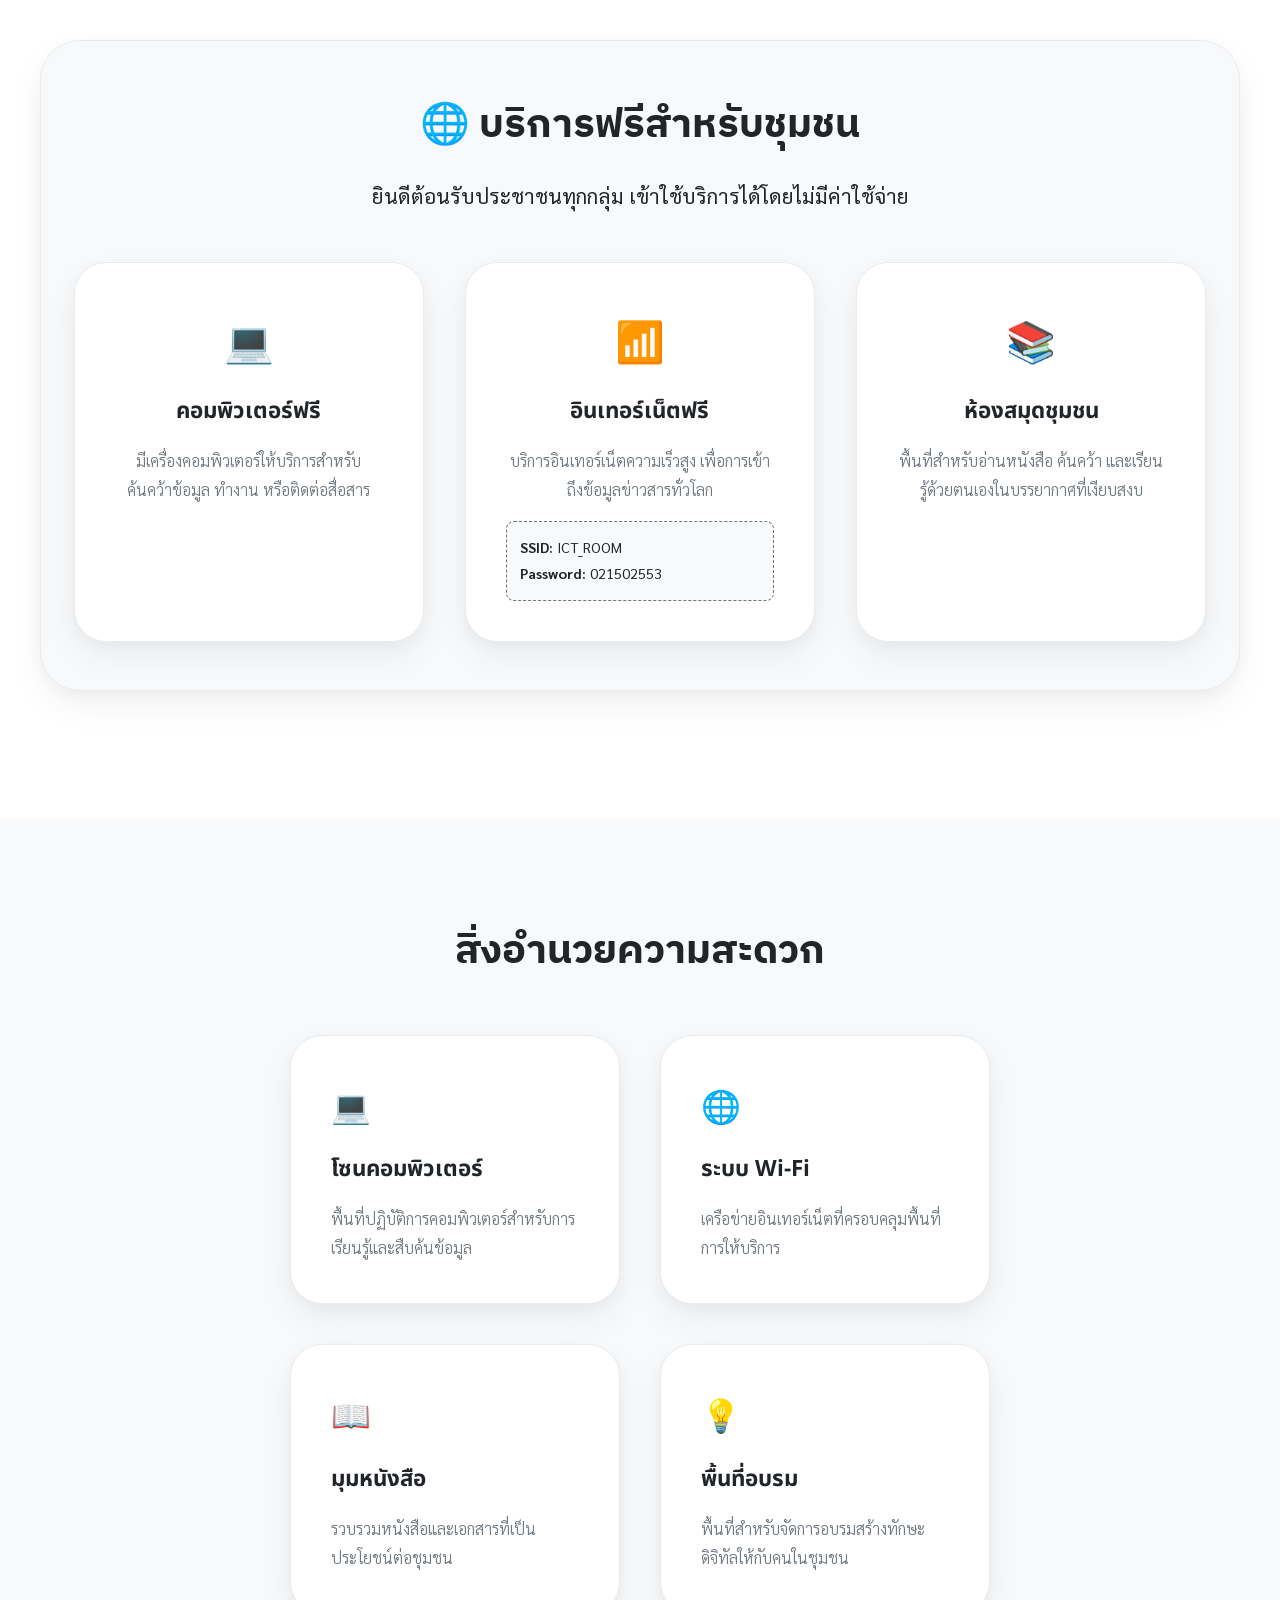
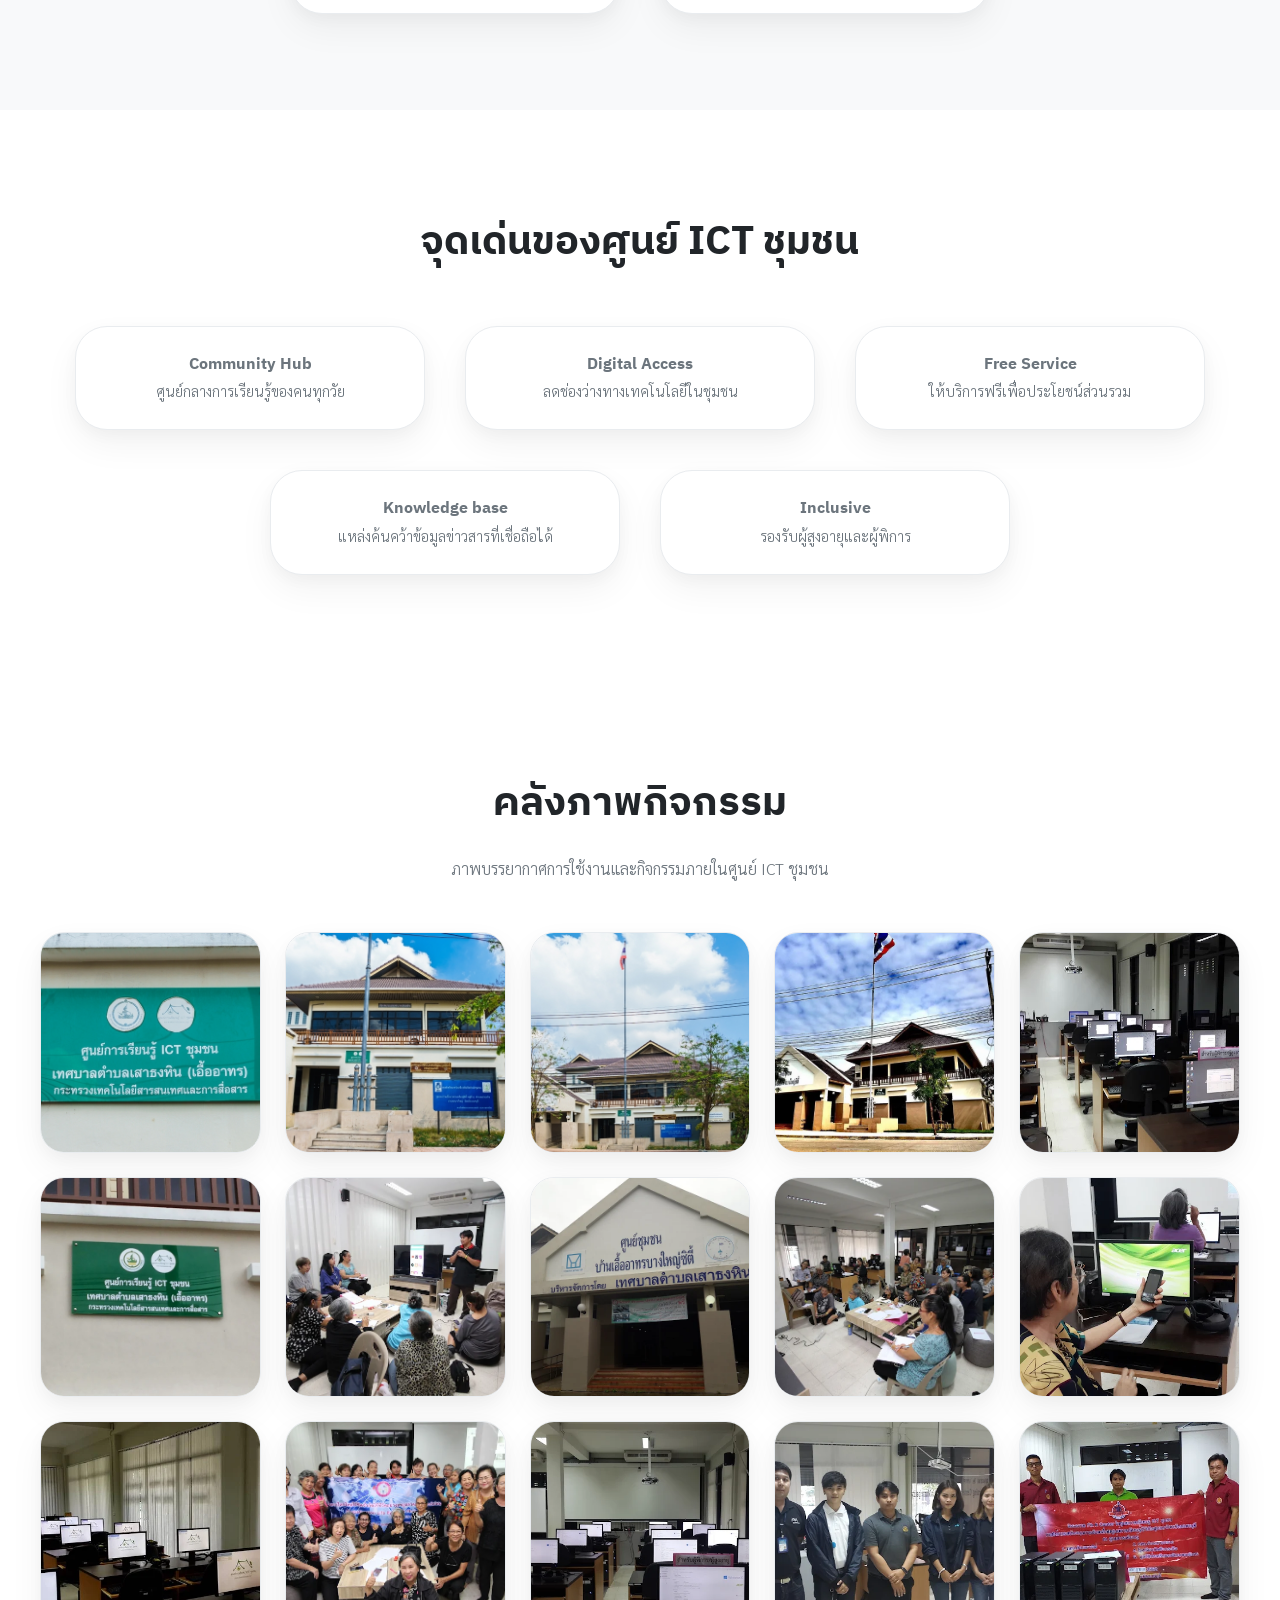
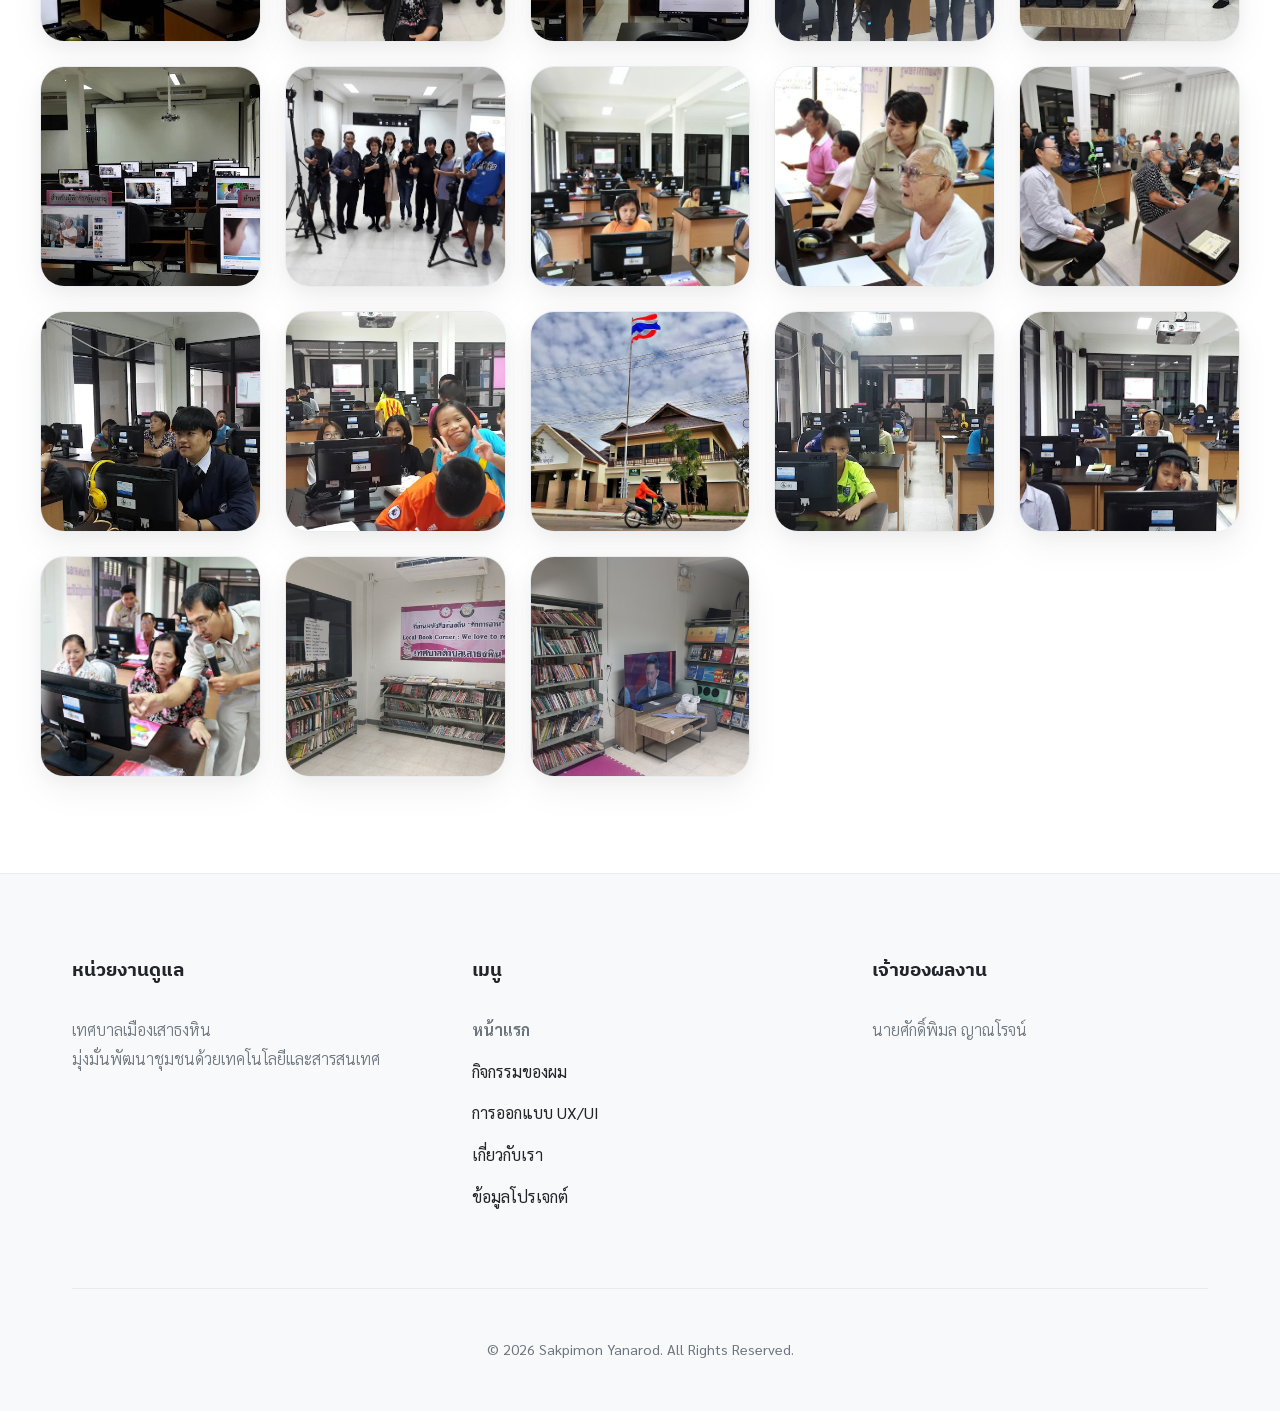
==== commit 60ff2cde: "1.0.3 Update Nav Font" ====
--- a/index.html
+++ b/index.html
@@ -6,7 +6,7 @@
     <title>ศูนย์การเรียนรู้ ICT ชุมชน เทศบาลเมืองเสาธงหิน</title>
     <link rel="preconnect" href="https://fonts.googleapis.com">
     <link rel="preconnect" href="https://fonts.gstatic.com" crossorigin>
-    <link href="https://fonts.googleapis.com/css2?family=IBM+Plex+Sans+Thai:wght@400;600;700&family=Noto+Sans+Thai:wght@400;600;700&family=Sarabun:wght@300;400;700&display=swap" rel="stylesheet">
+    <link href="https://fonts.googleapis.com/css2?family=IBM+Plex+Sans+Thai:wght@400;600;700&family=Kanit:wght@300;400;600;700&family=Noto+Sans+Thai:wght@400;600;700&family=Sarabun:wght@300;400;700&display=swap" rel="stylesheet">
     <link rel="stylesheet" href="css/style.css">
 </head>
 <body>
--- a/css/style.css
+++ b/css/style.css
@@ -1,4 +1,4 @@
-@import url('https://fonts.googleapis.com/css2?family=IBM+Plex+Sans+Thai:wght@400;600;700&family=Noto+Sans+Thai:wght@400;600;700&family=Sarabun:wght@300;400;700&display=swap');
+@import url('https://fonts.googleapis.com/css2?family=IBM+Plex+Sans+Thai:wght@400;600;700&family=Kanit:wght@300;400;600;700&family=Noto+Sans+Thai:wght@400;600;700&family=Sarabun:wght@300;400;700&display=swap');
 
 :root {
     --platinum-white: #ffffff;
@@ -23,6 +23,10 @@
     font-family: 'IBM Plex Sans Thai', sans-serif;
 }
 
+.nav-menu, .nav-link {
+    font-family: 'Kanit', sans-serif;
+}
+
 h5, h6, .facility-card h3, .activity-title, .activity-topic {
     font-family: 'Noto Sans Thai', sans-serif;
 }
@@ -259,13 +263,6 @@
     transform: translateY(-12px);
     box-shadow: var(--shadow-hover);
 }
-
-.facility-card h3 {
-    margin: 1rem 0;
-    font-size: 1.4rem;
-    font-weight: 700;
-}
-
 
 .facility-card h3 {
     margin: 1rem 0;
@@ -683,6 +680,7 @@
         padding: 1.5rem;
         border-radius: 1.2rem;
         width: 100%;
+        max-width: 100% !important;
     }
 
     .activity-row, .activity-row.reverse {
@@ -732,7 +730,6 @@
         transform: translateY(0) !important;
     }
 }
-}
 
 @media (max-width: 480px) {
     .container {
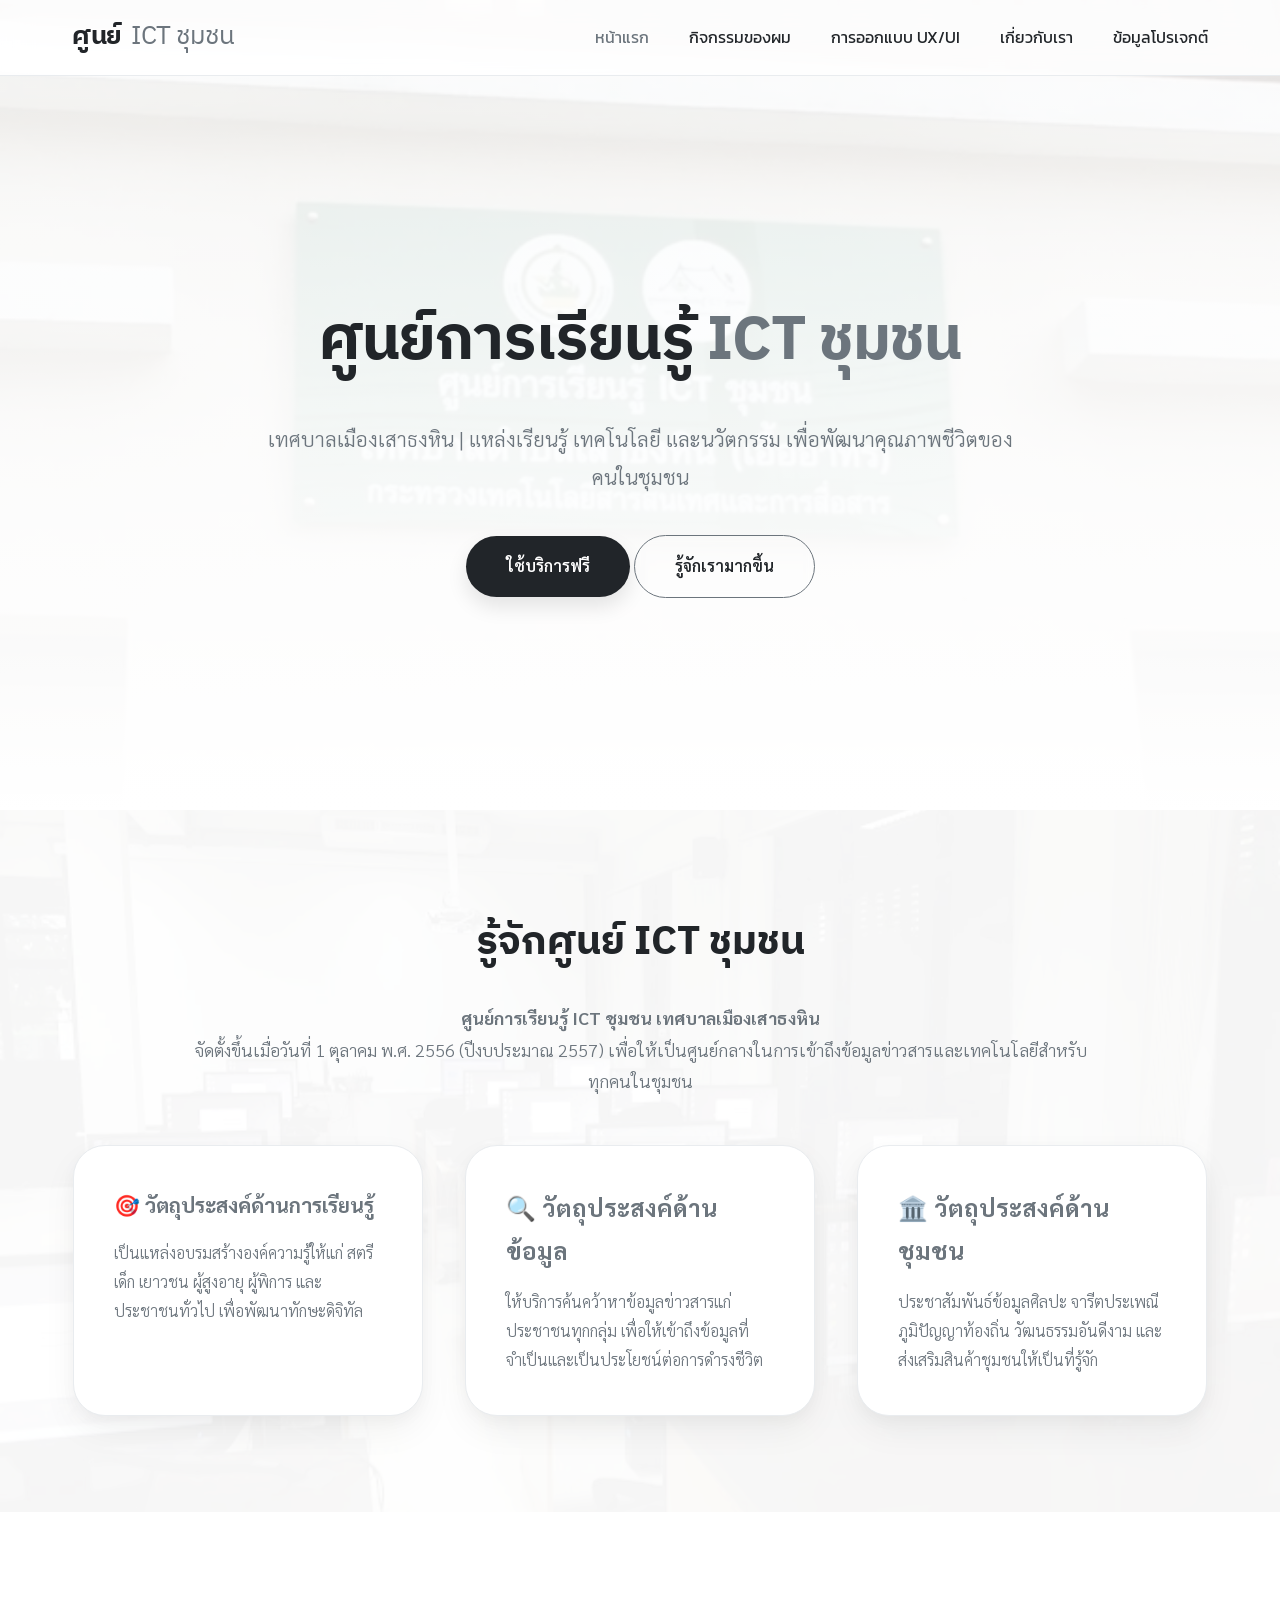
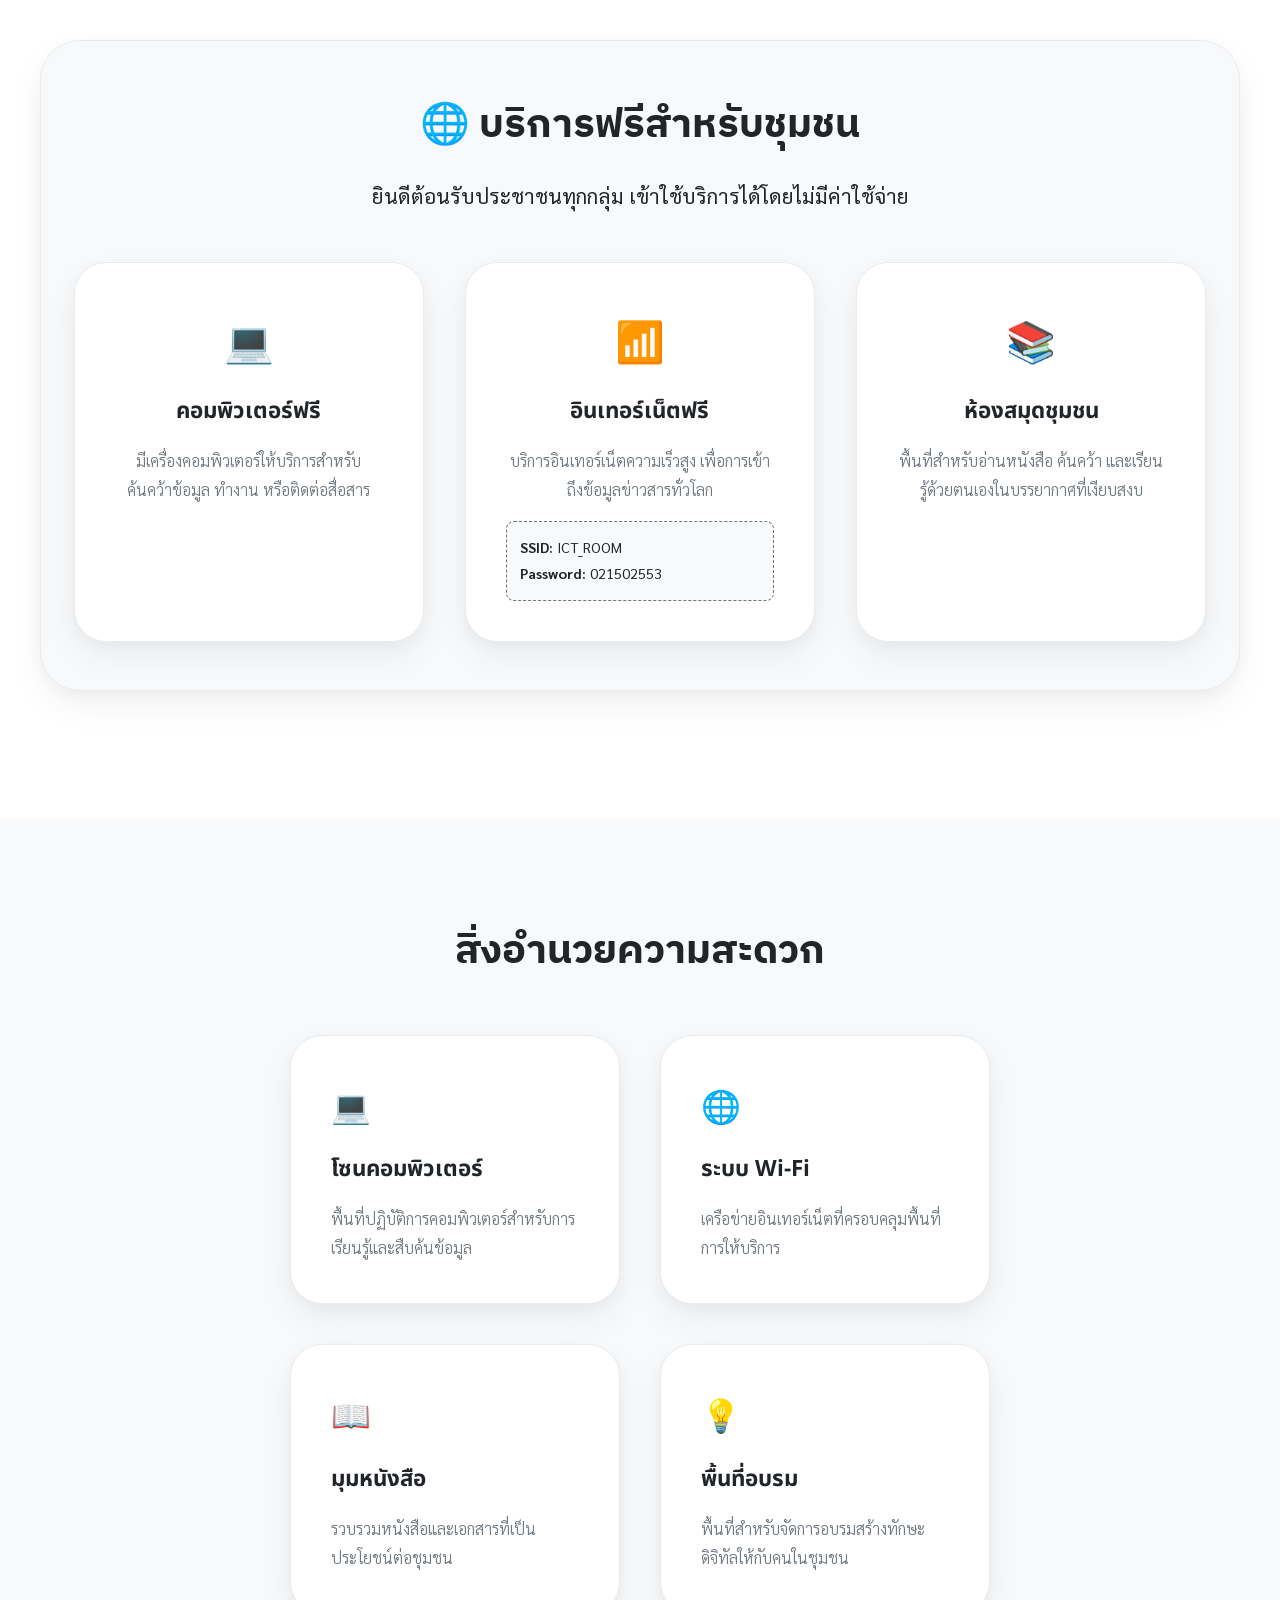
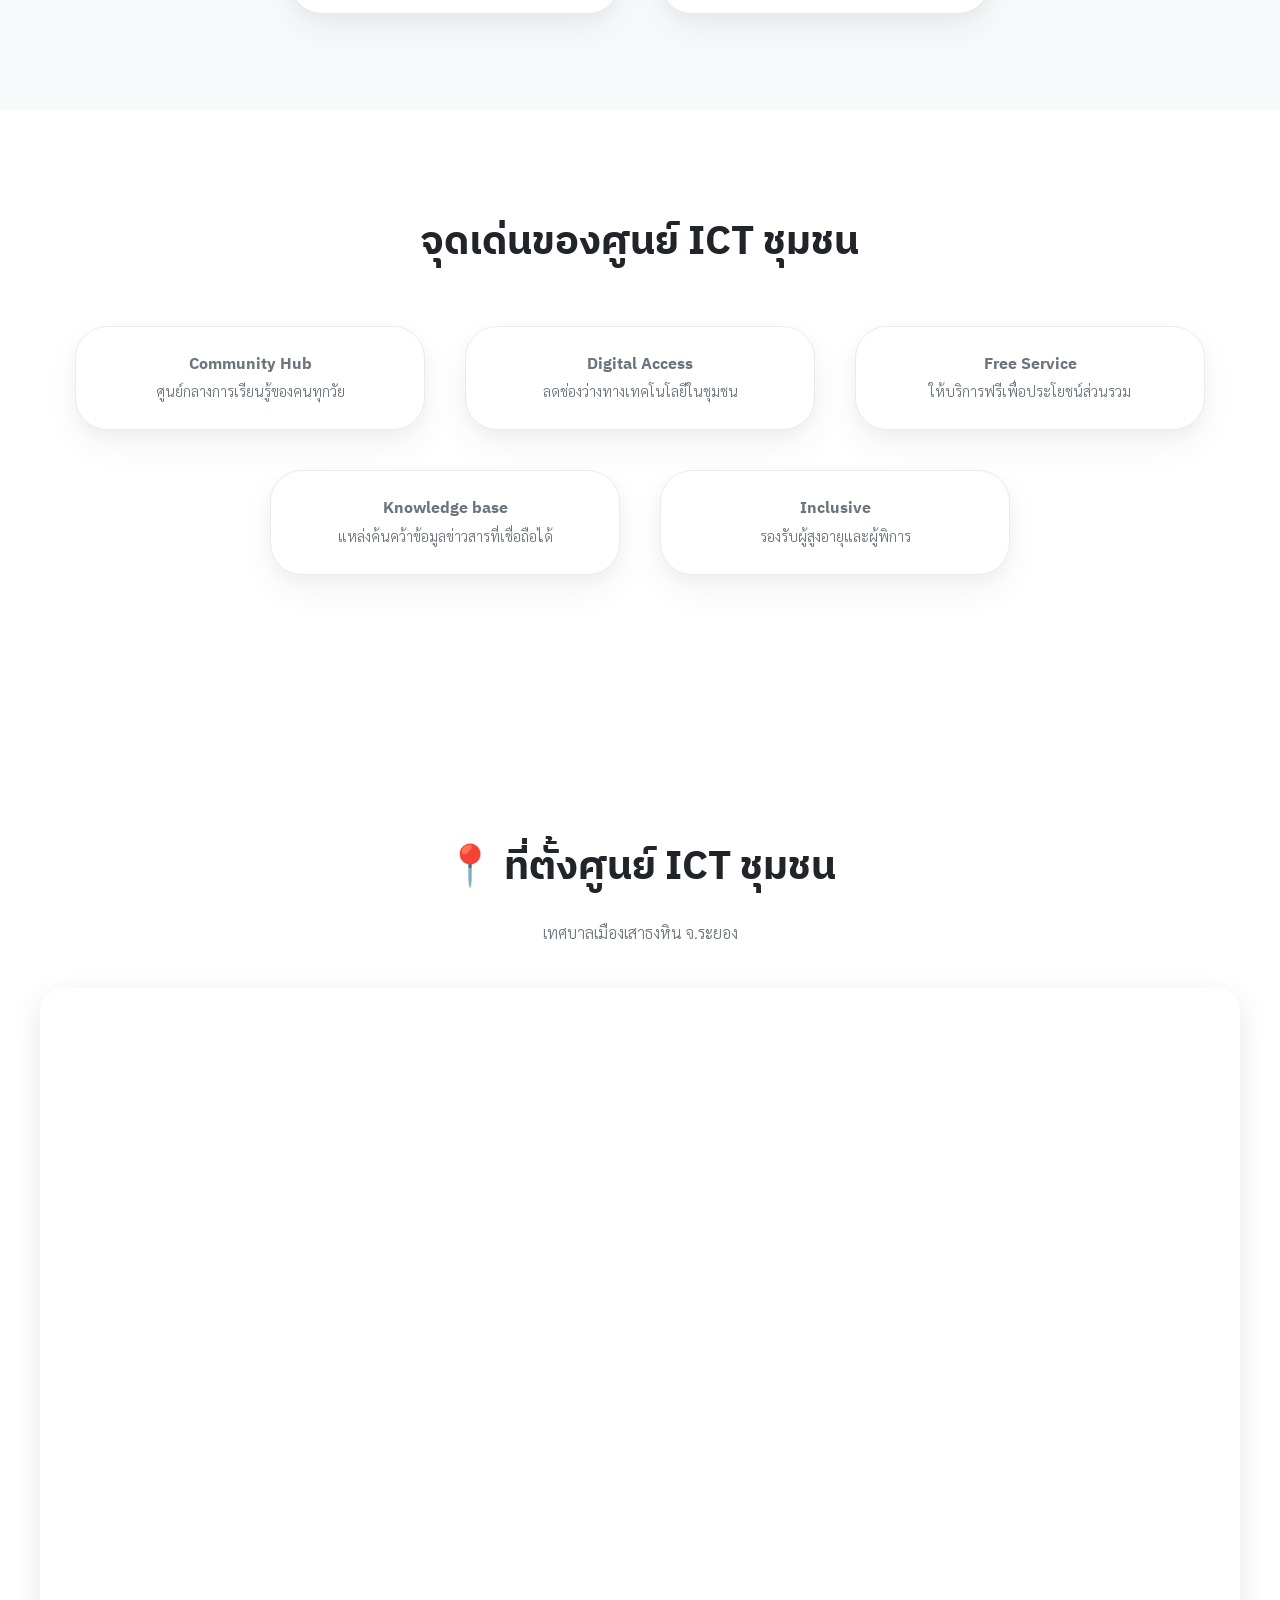
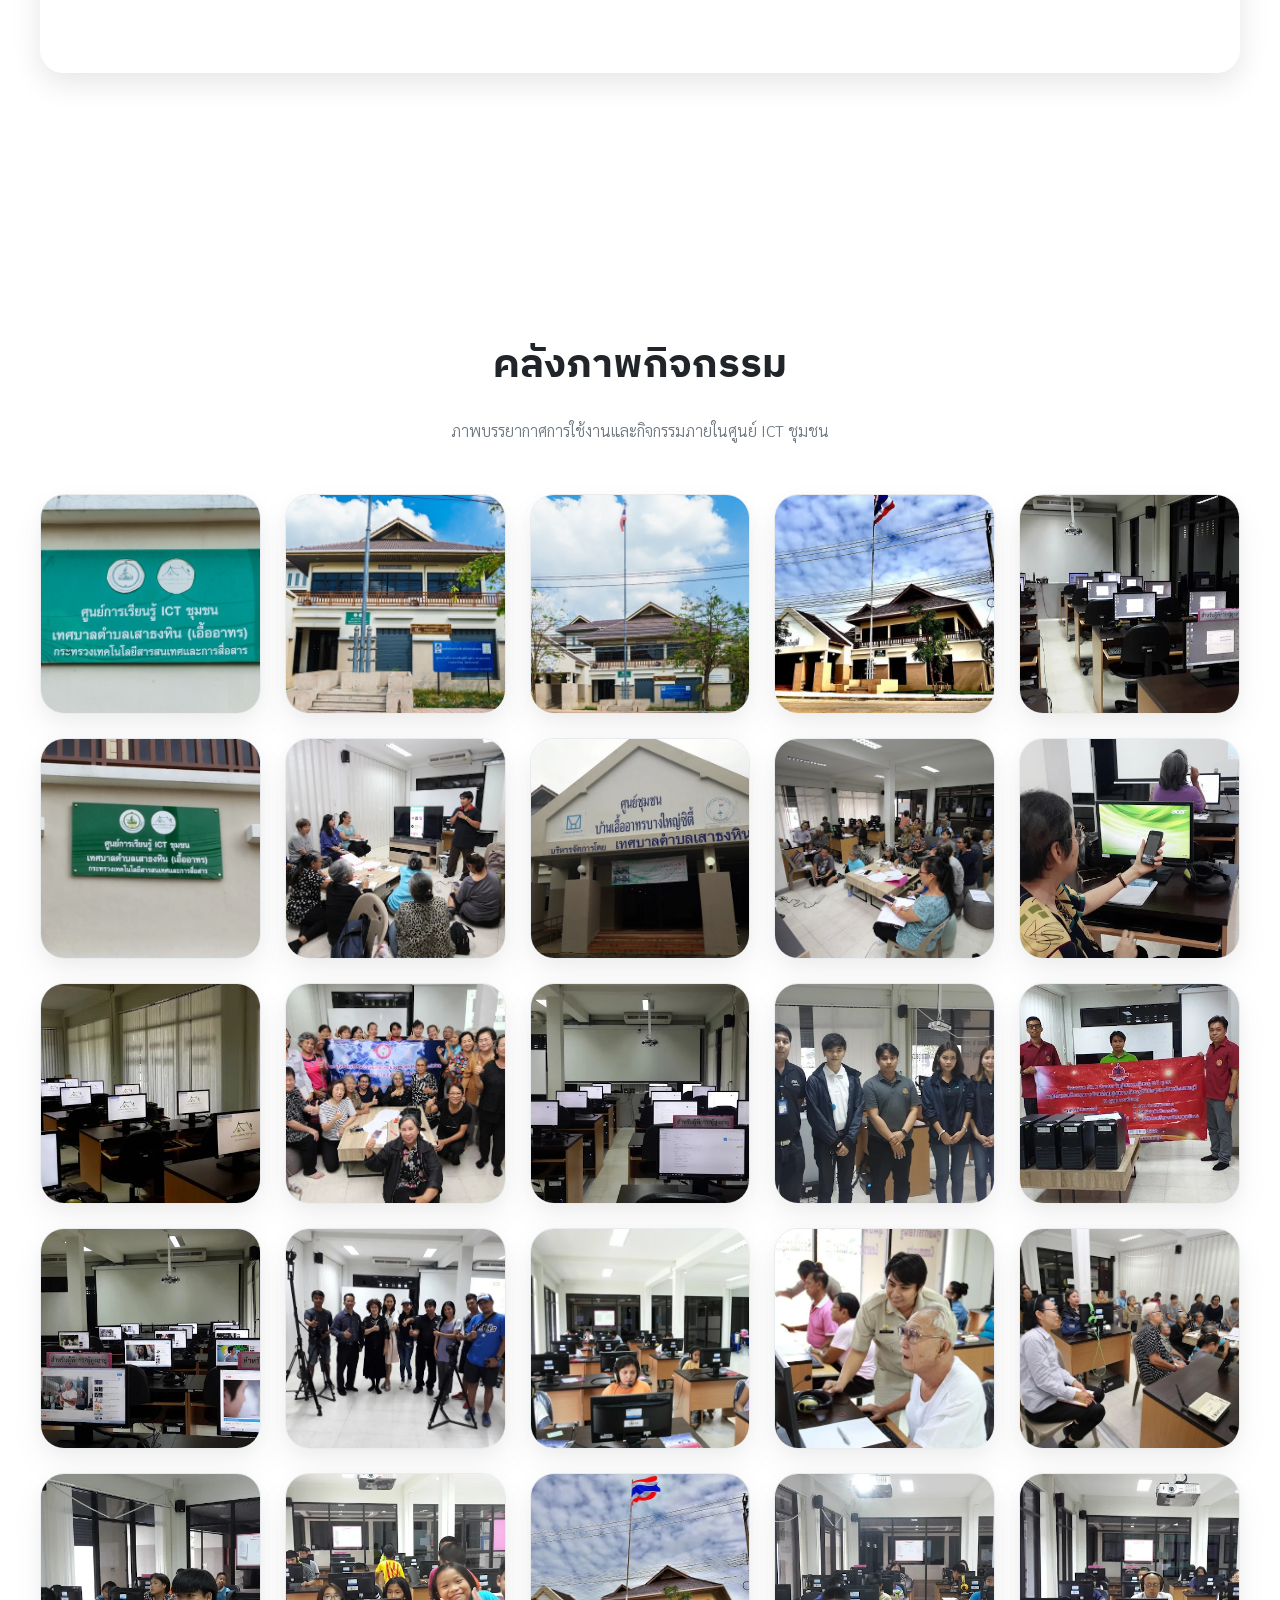
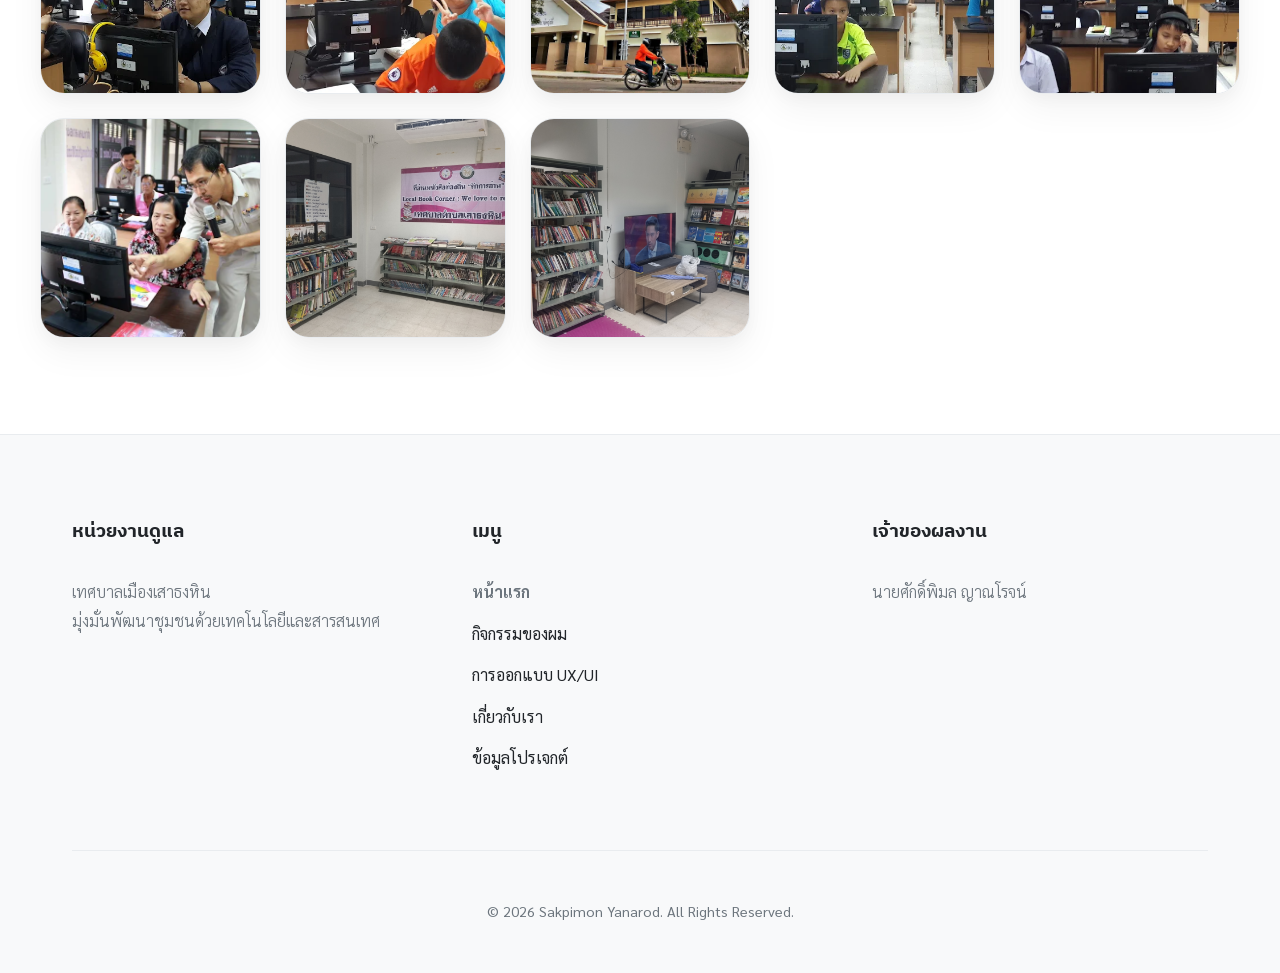
==== commit aeb21607: "1.0.4 update Data And Map" ====
--- a/index.html
+++ b/index.html
@@ -8,6 +8,26 @@
     <link rel="preconnect" href="https://fonts.gstatic.com" crossorigin>
     <link href="https://fonts.googleapis.com/css2?family=IBM+Plex+Sans+Thai:wght@400;600;700&family=Kanit:wght@300;400;600;700&family=Noto+Sans+Thai:wght@400;600;700&family=Sarabun:wght@300;400;700&display=swap" rel="stylesheet">
     <link rel="stylesheet" href="css/style.css">
+    <style>
+        .map-container {
+            position: relative;
+            width: 100%;
+            padding-bottom: 56.25%; /* 16:9 Aspect Ratio */
+            height: 0;
+            overflow: hidden;
+            border-radius: 1.5rem;
+            box-shadow: 0 10px 30px rgba(0,0,0,0.1);
+            border: 5px solid white;
+        }
+        .map-container iframe {
+            position: absolute;
+            top: 0;
+            left: 0;
+            width: 100%;
+            height: 100%;
+            border: 0;
+        }
+    </style>
 </head>
 <body>
     <nav class="navbar">
@@ -150,6 +170,15 @@
         </div>
     </section>
 
+    <!-- New Map Section -->
+    <section id="location" class="section container text-center" style="margin-top: 4rem; margin-bottom: 4rem;">
+        <h2 style="font-size: 2.5rem; margin-bottom: 1rem;">📍 ที่ตั้งศูนย์ ICT ชุมชน</h2>
+        <p class="text-muted" style="margin-bottom: 2.5rem;">เทศบาลเมืองเสาธงหิน จ.ระยอง</p>
+        <div class="map-container">
+            <iframe src="https://www.google.com/maps/embed?pb=!1m18!1m12!1m3!1d814.2822172227792!2d100.40155792265149!3d13.874965134978!2m3!1f0!2f0!3f0!3m2!1i1024!2i768!4f13.1!3m3!1m2!1s0x30e2902997d8e2f1%3A0xb467fc16b3fcf734!2z4Lio4Li54LiZ4Lii4LmM4LiU4Li04LiI4Li04LiX4Lix4Lil4LiK4Li44Lih4LiK4LiZ4LmA4LiX4Lio4Lia4Liy4Lil4LiV4Liz4Lia4Lil4LmA4Liq4Liy4LiY4LiH4Lir4Li04LiZ!5e0!3m2!1sth!2sth!4v1789978380544!5m2!1sth!2sth" allowfullscreen="" loading="lazy" referrerpolicy="strict-origin-when-cross-origin"></iframe>
+        </div>
+    </section>
+
     <section id="gallery" class="section container text-center">
         <h2 style="font-size: 2.5rem; margin-bottom: 1rem;">คลังภาพกิจกรรม</h2>
         <p class="text-muted">ภาพบรรยากาศการใช้งานและกิจกรรมภายในศูนย์ ICT ชุมชน</p>
@@ -194,4 +223,4 @@
 
     <script src="js/main.js"></script>
 </body>
-</html>+</html>
--- a/css/style.css
+++ b/css/style.css
@@ -616,6 +616,8 @@
 
     .section {
         padding: 3rem 0;
+        margin-top: 2rem;
+        margin-bottom: 2rem;
     }
 
     .nav-menu {
